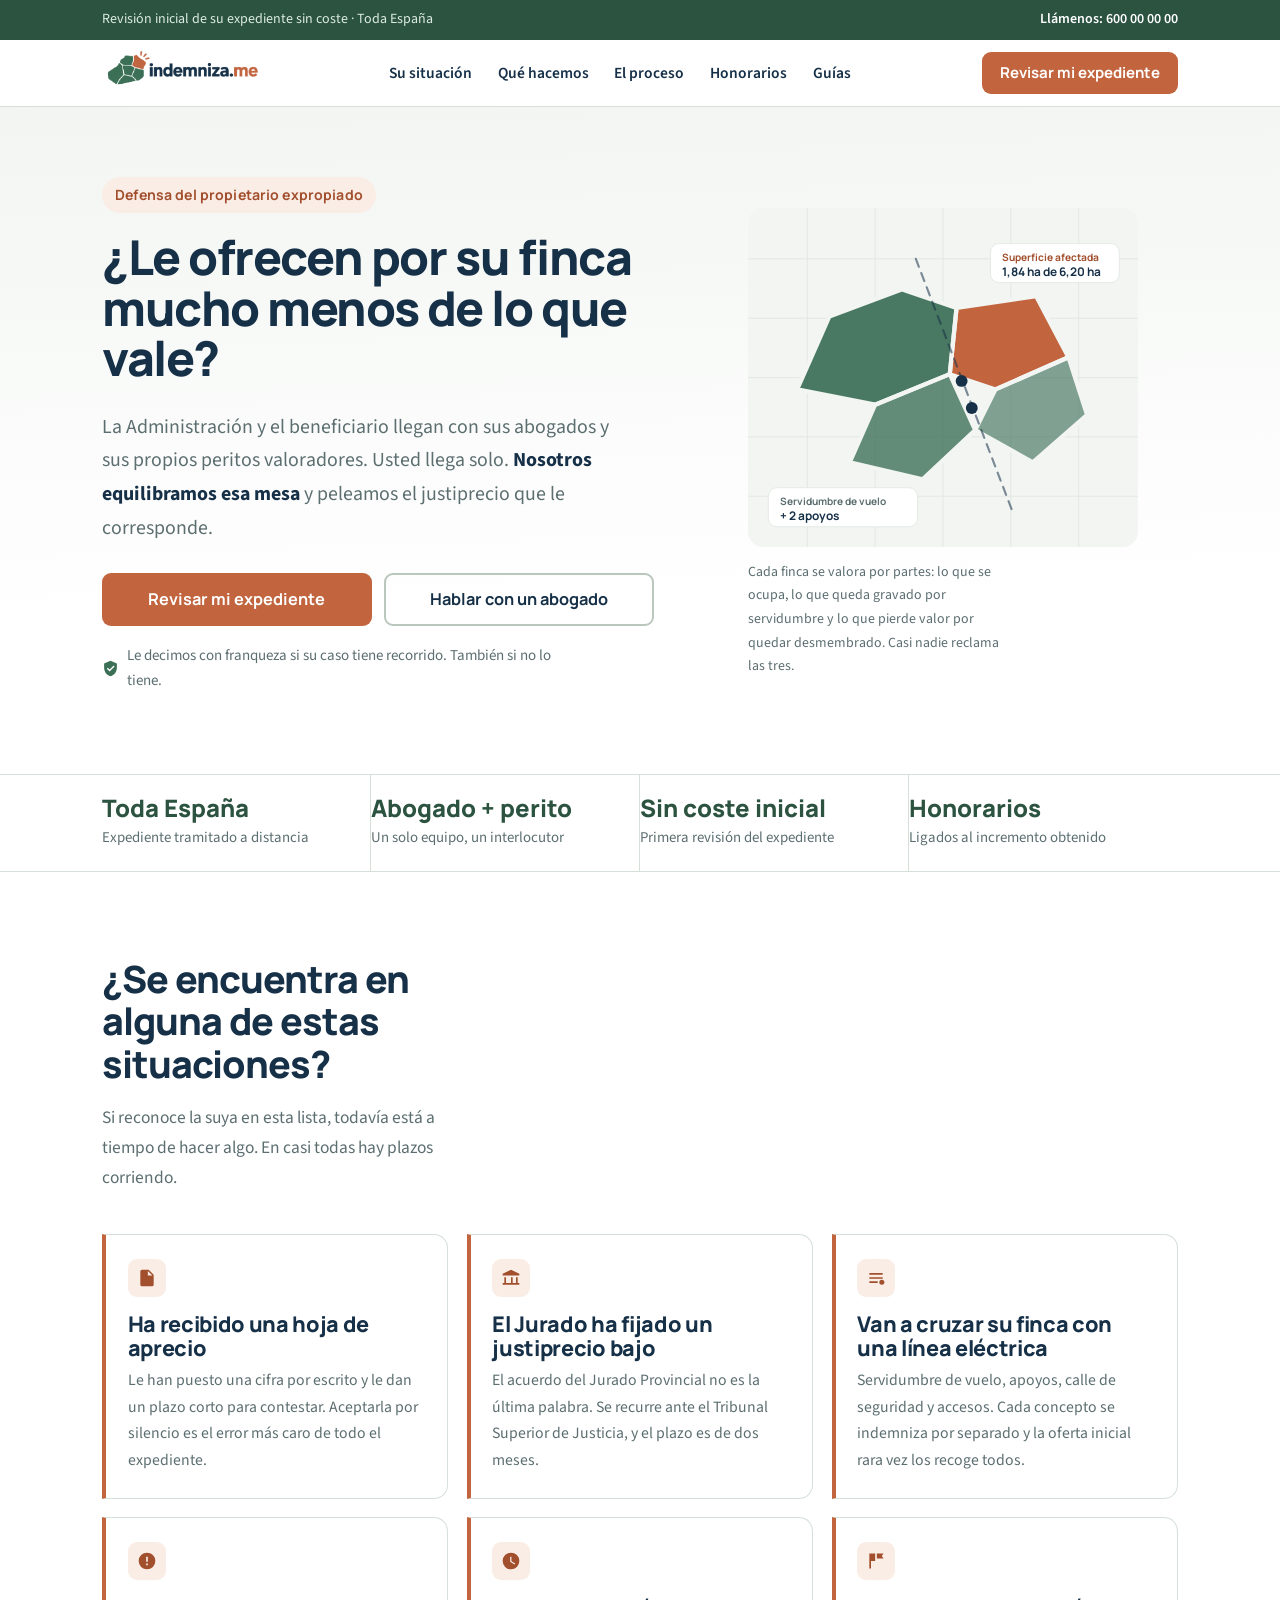
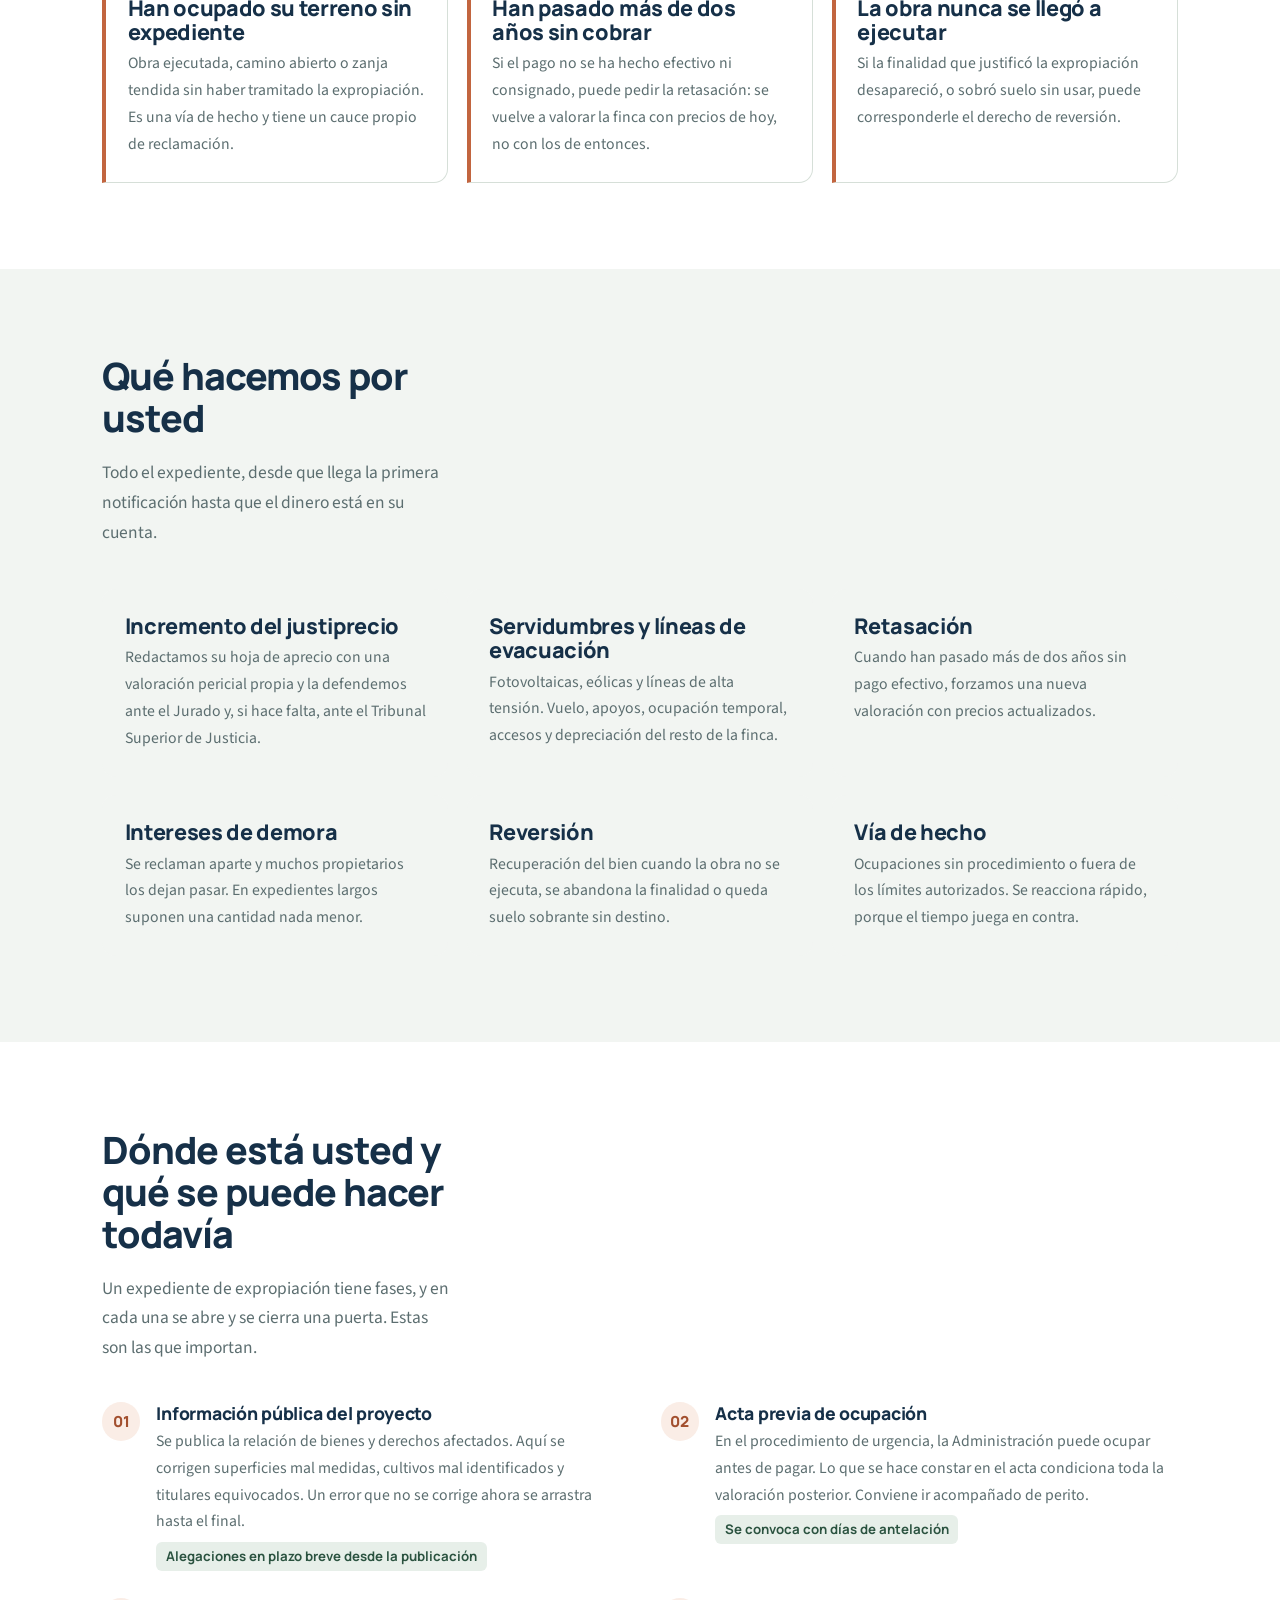
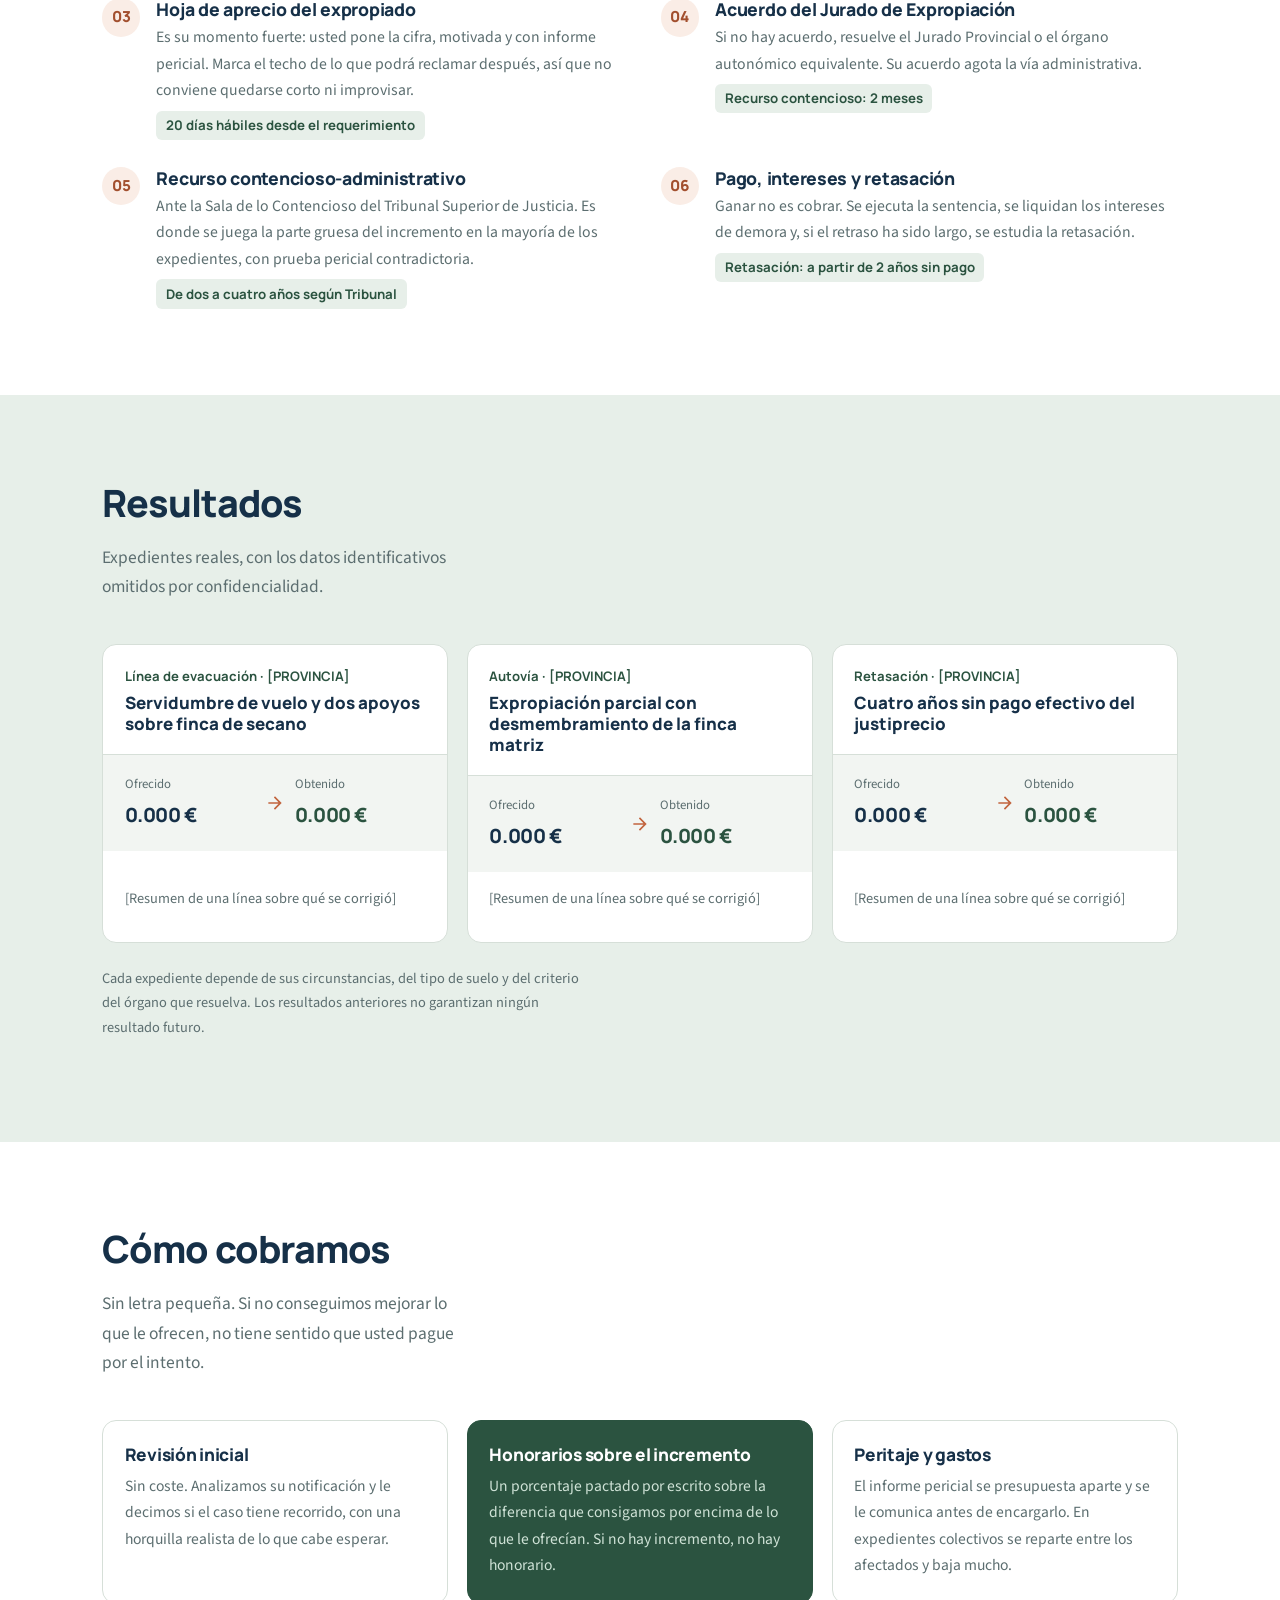
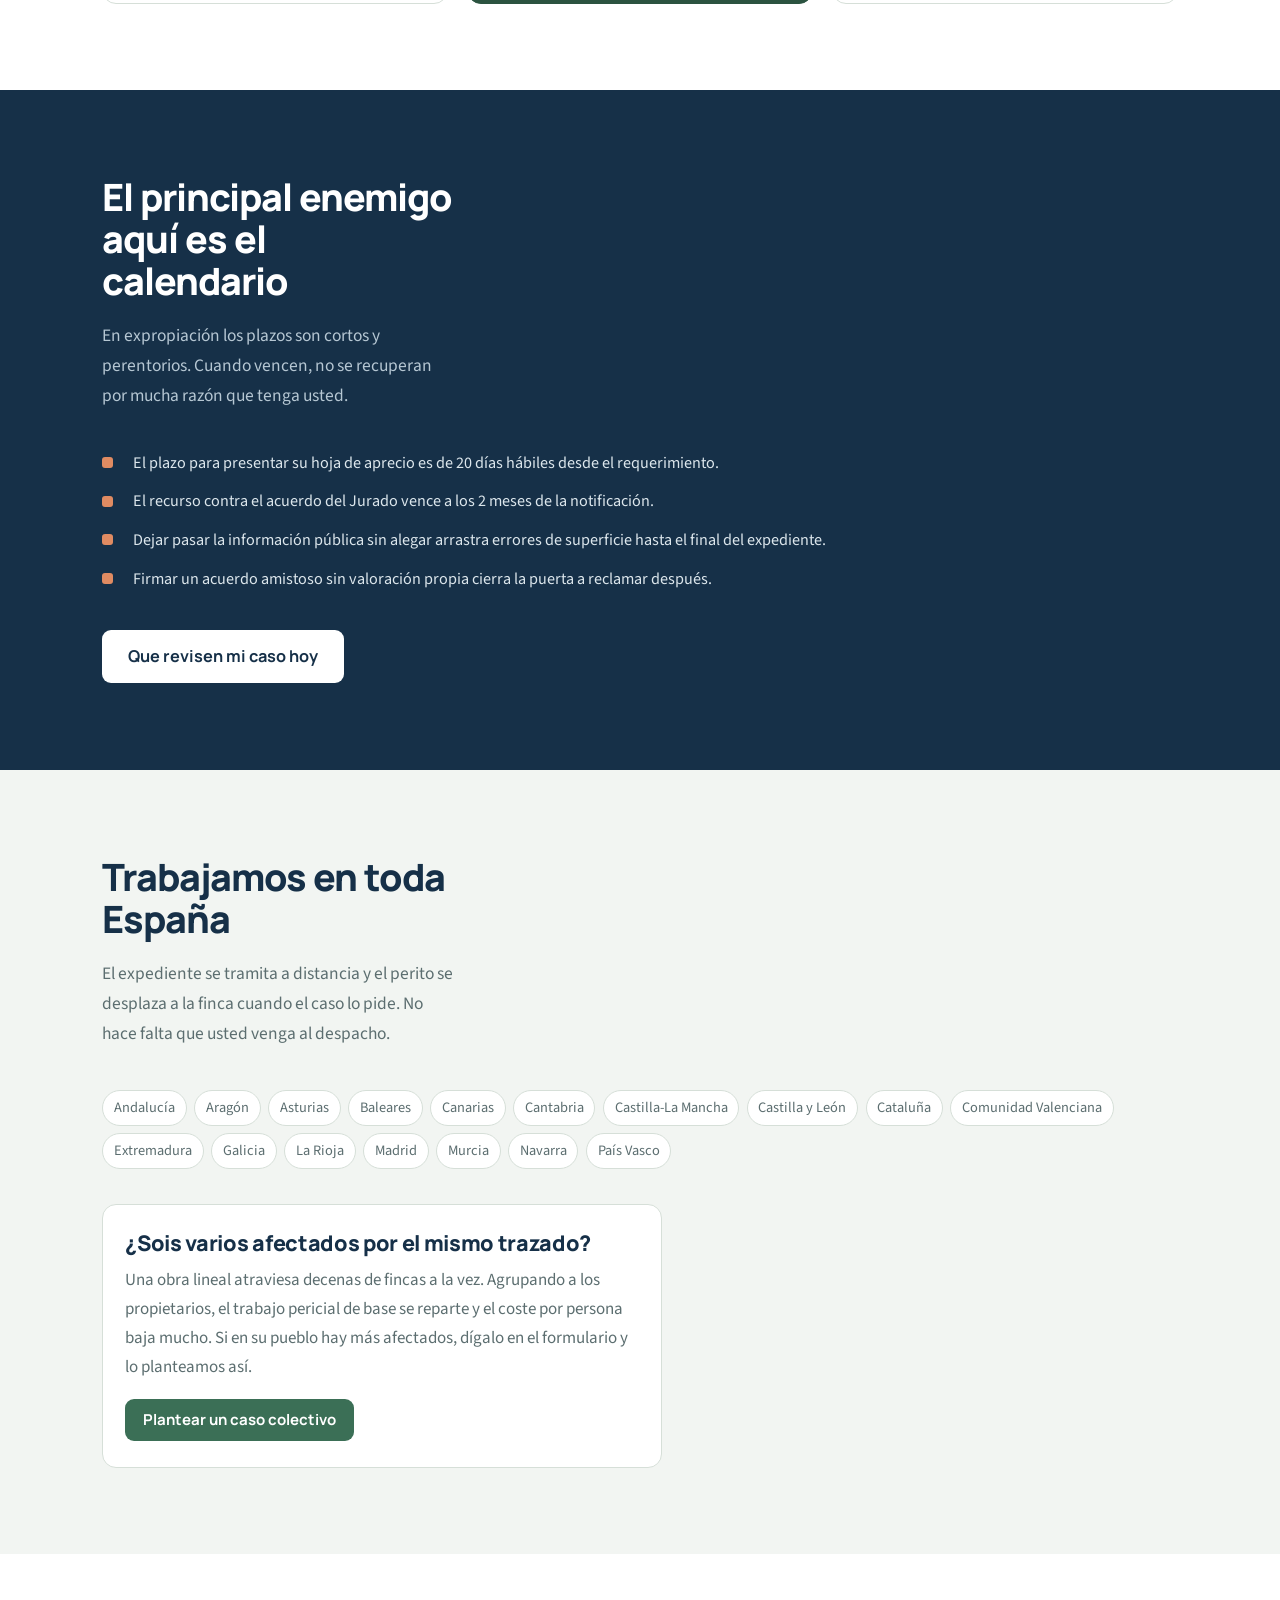
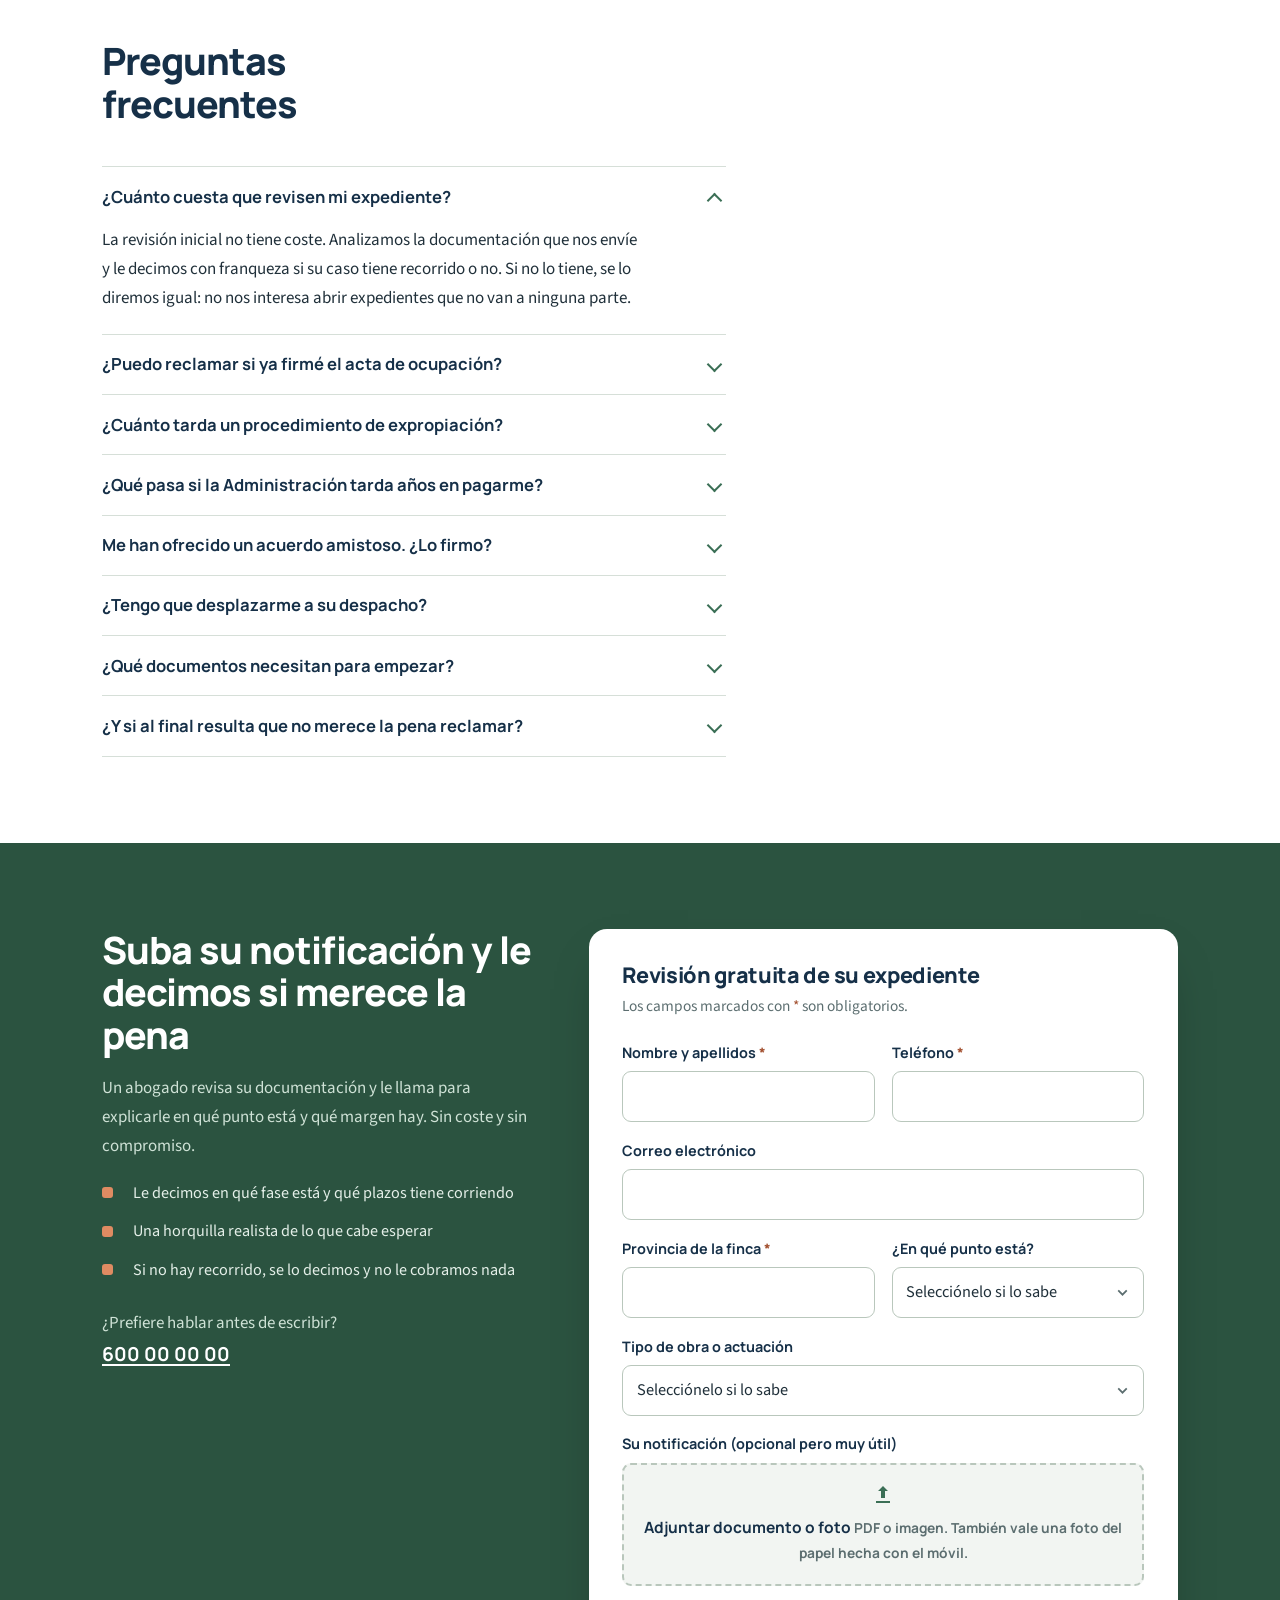
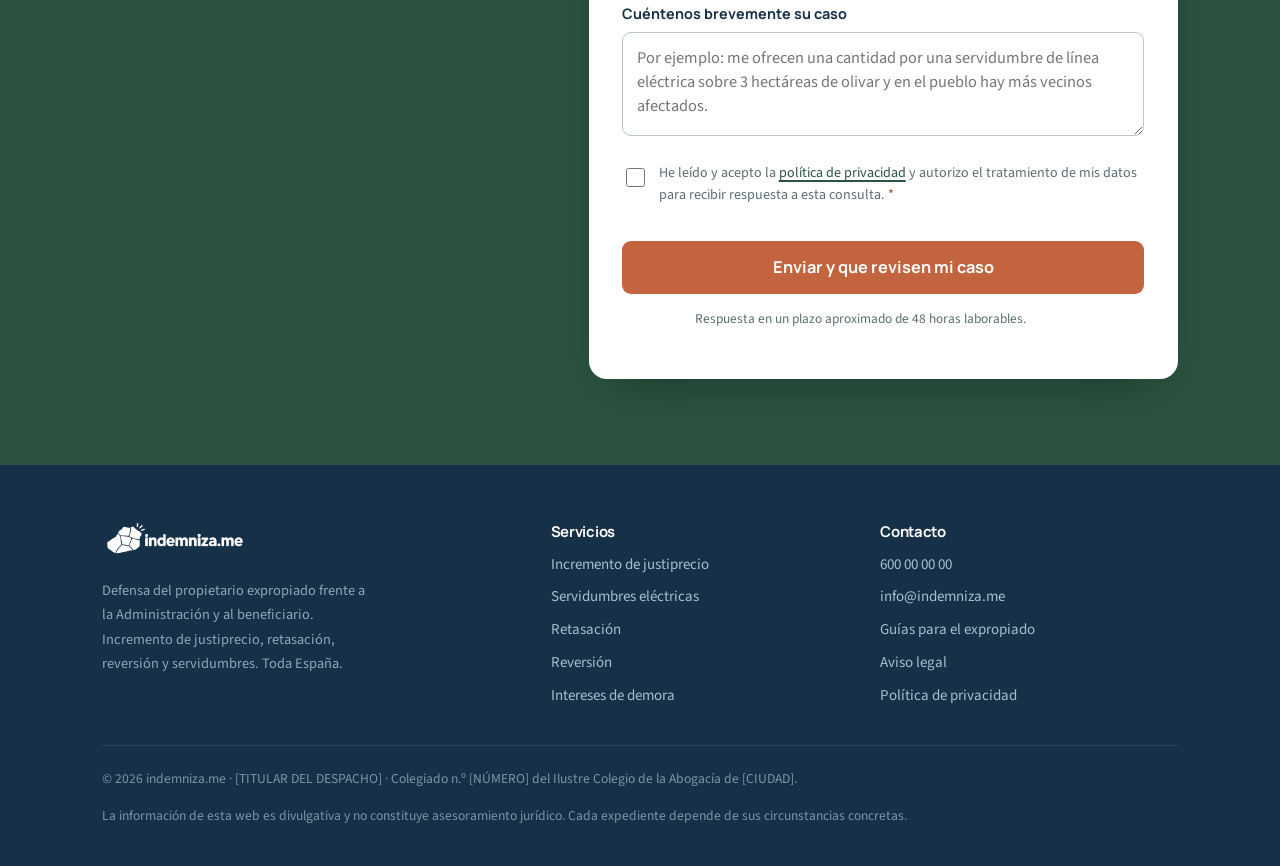
==== index.html @ a43c324f "Add files via upload" ====
<!DOCTYPE html>
<html lang="es">
<head>
<meta charset="utf-8">
<meta name="viewport" content="width=device-width,initial-scale=1,viewport-fit=cover">
<title>Abogados de expropiaciones | Reclamar más justiprecio — indemniza.me</title>
<meta name="description" content="Defendemos al propietario expropiado frente a la Administración y al beneficiario. Abogado y perito valorador en el mismo equipo. Revisión inicial de su expediente sin coste. Toda España.">
<link rel="canonical" href="https://indemniza.me/">
<meta name="robots" content="index,follow,max-image-preview:large">
<meta name="theme-color" content="#3B6F56">

<meta property="og:type" content="website">
<meta property="og:locale" content="es_ES">
<meta property="og:site_name" content="indemniza.me">
<meta property="og:title" content="Abogados de expropiaciones | Reclamar más justiprecio">
<meta property="og:description" content="Le han expropiado y la cifra que le ofrecen no cuadra. Revisamos su expediente sin coste y le decimos si merece la pena reclamar.">
<meta property="og:url" content="https://indemniza.me/">
<meta property="og:image" content="https://indemniza.me/assets/og.png">
<meta name="twitter:card" content="summary_large_image">

<link rel="icon" href="/assets/favicon-32.png" sizes="32x32">
<link rel="icon" href="/assets/icono-512.png" sizes="512x512">
<link rel="apple-touch-icon" href="/assets/apple-touch-icon.png">

<link rel="preconnect" href="https://fonts.googleapis.com">
<link rel="preconnect" href="https://fonts.gstatic.com" crossorigin>
<link href="https://fonts.googleapis.com/css2?family=Manrope:wght@700;800&family=Source+Sans+3:ital,wght@0,400;0,600;0,700;1,400&display=swap" rel="stylesheet">
<link rel="stylesheet" href="/assets/css/site.css">

<script type="application/ld+json">
{
  "@context":"https://schema.org",
  "@graph":[
    {
      "@type":"LegalService",
      "@id":"https://indemniza.me/#negocio",
      "name":"indemniza.me",
      "description":"Despacho especializado en la defensa del propietario expropiado: incremento de justiprecio, retasación, reversión, intereses de demora y servidumbres de paso.",
      "url":"https://indemniza.me/",
      "logo":"https://indemniza.me/assets/logo.png",
      "image":"https://indemniza.me/assets/logo.png",
      "telephone":"+34600000000",
      "email":"info@indemniza.me",
      "priceRange":"Primera revisión sin coste",
      "areaServed":{"@type":"Country","name":"España"},
      "address":{"@type":"PostalAddress","addressCountry":"ES","addressLocality":"CIUDAD","postalCode":"00000","streetAddress":"DIRECCIÓN"},
      "knowsLanguage":["es"],
      "serviceType":["Expropiación forzosa","Justiprecio","Retasación","Reversión","Servidumbre de paso de línea eléctrica"]
    },
    {
      "@type":"WebSite",
      "@id":"https://indemniza.me/#web",
      "url":"https://indemniza.me/",
      "name":"indemniza.me",
      "inLanguage":"es-ES",
      "publisher":{"@id":"https://indemniza.me/#negocio"}
    },
    {
      "@type":"FAQPage",
      "@id":"https://indemniza.me/#faq",
      "mainEntity":[
        {"@type":"Question","name":"¿Cuánto cuesta que revisen mi expediente?","acceptedAnswer":{"@type":"Answer","text":"La revisión inicial no tiene coste. Analizamos la documentación que nos envíe y le decimos con franqueza si su caso tiene recorrido o no. Si no lo tiene, se lo diremos igual."}},
        {"@type":"Question","name":"¿Puedo reclamar si ya firmé el acta de ocupación?","acceptedAnswer":{"@type":"Answer","text":"En la mayoría de los casos sí. El acta previa de ocupación documenta el estado de la finca y permite ocuparla, pero no fija el justiprecio. La discusión sobre cuánto le corresponde viene después y sigue abierta."}},
        {"@type":"Question","name":"¿Cuánto tarda un procedimiento de expropiación?","acceptedAnswer":{"@type":"Answer","text":"Depende de la fase. La vía administrativa hasta el acuerdo del Jurado suele moverse entre uno y dos años. Si hay que acudir al recurso contencioso-administrativo, añada entre dos y cuatro años más según el Tribunal Superior de Justicia."}},
        {"@type":"Question","name":"¿Qué pasa si la Administración tarda años en pagarme?","acceptedAnswer":{"@type":"Answer","text":"Genera intereses de demora, que se reclaman aparte del justiprecio. Y si transcurren más de dos años desde la valoración sin que el pago se haya hecho efectivo o consignado, puede solicitar la retasación, que obliga a valorar de nuevo el bien con los precios actuales."}},
        {"@type":"Question","name":"¿Tengo que desplazarme a su despacho?","acceptedAnswer":{"@type":"Answer","text":"No. Trabajamos en toda España y la mayoría del expediente se tramita a distancia. La visita a la finca la hace el perito valorador cuando el caso lo requiere."}},
        {"@type":"Question","name":"¿Qué documentos necesitan para empezar?","acceptedAnswer":{"@type":"Answer","text":"Con la notificación que ha recibido suele bastar para una primera valoración. Si además tiene la nota simple del registro, la referencia catastral y cualquier escrito anterior de la Administración, mejor."}}
      ]
    }
  ]
}
</script>
</head>
<body>
<a class="skip" href="#contenido">Ir al contenido</a>

<div class="aviso">
  <div class="wrap">
    <span class="aviso__b">Revisión inicial de su expediente sin coste · Toda España</span>
    <a href="tel:+34600000000">Llámenos: 600 00 00 00</a>
  </div>
</div>

<header class="hd">
  <div class="wrap hd__in">
    <a class="hd__logo" href="/" aria-label="indemniza.me, inicio">
      <img src="/assets/logo.png" alt="indemniza.me" width="177" height="50">
    </a>
    <nav class="hd__nav" aria-label="Principal">
      <a href="#situaciones">Su situación</a>
      <a href="#servicios">Qué hacemos</a>
      <a href="#proceso">El proceso</a>
      <a href="#honorarios">Honorarios</a>
      <a href="/blog/">Guías</a>
    </nav>
    <a class="btn btn--pri btn--sm hd__cta" href="#revision">Revisar mi expediente</a>
  </div>
</header>

<main id="contenido">

<!-- ================= HERO ================= -->
<section class="hero">
  <div class="wrap hero__grid">
    <div>
      <span class="hero__acc">Defensa del propietario expropiado</span>
      <h1>¿Le ofrecen por su finca mucho menos de lo que vale?</h1>
      <p class="hero__lead">La Administración y el beneficiario llegan con sus abogados y sus propios peritos valoradores. Usted llega solo. <b>Nosotros equilibramos esa mesa</b> y peleamos el justiprecio que le corresponde.</p>
      <div class="hero__btns">
        <a class="btn btn--pri" href="#revision">Revisar mi expediente</a>
        <a class="btn btn--sec" href="tel:+34600000000">Hablar con un abogado</a>
      </div>
      <p class="hero__nota">
        <svg viewBox="0 0 24 24" aria-hidden="true"><path d="M12 1 3 5v6c0 5.6 3.8 10.7 9 12 5.2-1.3 9-6.4 9-12V5l-9-4zm-1.2 15.2-4-4 1.4-1.4 2.6 2.6 5.6-5.6 1.4 1.4-7 7z"/></svg>
        Le decimos con franqueza si su caso tiene recorrido. También si no lo tiene.
      </p>
    </div>

    <figure class="hero__fig">
      <svg viewBox="0 0 460 400" role="img" aria-labelledby="ht hd2" style="width:100%">
        <title id="ht">Plano de una finca con la superficie afectada por la expropiación</title>
        <desc id="hd2">Representación de una parcela dividida en lotes, con la porción afectada por el trazado destacada en color terracota y una línea de infraestructura cruzándola.</desc>
        <rect x="0" y="0" width="460" height="400" rx="18" fill="#F2F5F2"/>
        <g stroke="#DFE7E1" stroke-width="1">
          <path d="M0 60h460M0 130h460M0 200h460M0 270h460M0 340h460M70 0v400M150 0v400M230 0v400M310 0v400M390 0v400"/>
        </g>
        <path d="M58 214 L96 128 L182 96 L246 118 L238 196 L150 232 Z" fill="#3B6F56" opacity=".92"/>
        <path d="M150 232 L238 196 L268 262 L206 320 L120 300 Z" fill="#3B6F56" opacity=".78"/>
        <path d="M246 118 L340 104 L378 176 L292 214 L238 196 Z" fill="#C2653F"/>
        <path d="M268 262 L292 214 L378 176 L400 244 L336 300 Z" fill="#3B6F56" opacity=".62"/>
        <g fill="none" stroke="#F2F5F2" stroke-width="5" stroke-linejoin="round">
          <path d="M58 214 L96 128 L182 96 L246 118 L238 196 L150 232 Z"/>
          <path d="M150 232 L238 196 L268 262 L206 320 L120 300 Z"/>
          <path d="M246 118 L340 104 L378 176 L292 214 L238 196 Z"/>
          <path d="M268 262 L292 214 L378 176 L400 244 L336 300 Z"/>
        </g>
        <g stroke="#163048" stroke-width="2.5" stroke-linecap="round" fill="none" opacity=".55">
          <path d="M198 60 L312 358" stroke-dasharray="10 8"/>
        </g>
        <circle cx="252" cy="204" r="7" fill="#163048"/>
        <circle cx="264" cy="236" r="7" fill="#163048"/>
        <g font-family="Manrope,sans-serif" font-size="14" font-weight="700">
          <rect x="286" y="42" width="152" height="46" rx="10" fill="#fff" stroke="#E1E8E2"/>
          <text x="300" y="62" fill="#A24F2E" font-size="12">Superficie afectada</text>
          <text x="300" y="80" fill="#163048">1,84 ha de 6,20 ha</text>
          <rect x="24" y="330" width="176" height="46" rx="10" fill="#fff" stroke="#E1E8E2"/>
          <text x="38" y="350" fill="#5C6E70" font-size="12">Servidumbre de vuelo</text>
          <text x="38" y="368" fill="#163048">+ 2 apoyos</text>
        </g>
      </svg>
      <figcaption>Cada finca se valora por partes: lo que se ocupa, lo que queda gravado por servidumbre y lo que pierde valor por quedar desmembrado. Casi nadie reclama las tres.</figcaption>
    </figure>
  </div>
</section>

<!-- ================= CONFIANZA ================= -->
<section class="conf">
  <div class="wrap conf__grid">
    <div class="conf__it"><div class="conf__k">Toda España</div><div class="conf__v">Expediente tramitado a distancia</div></div>
    <div class="conf__it"><div class="conf__k">Abogado + perito</div><div class="conf__v">Un solo equipo, un interlocutor</div></div>
    <div class="conf__it"><div class="conf__k">Sin coste inicial</div><div class="conf__v">Primera revisión del expediente</div></div>
    <div class="conf__it"><div class="conf__k">Honorarios</div><div class="conf__v">Ligados al incremento obtenido</div></div>
  </div>
</section>

<!-- ================= SITUACIONES ================= -->
<section class="sec" id="situaciones">
  <div class="wrap">
    <div class="sec__head">
      <h2>¿Se encuentra en alguna de estas situaciones?</h2>
      <p>Si reconoce la suya en esta lista, todavía está a tiempo de hacer algo. En casi todas hay plazos corriendo.</p>
    </div>
    <div class="grid grid--3">

      <article class="card card--alerta">
        <div class="card__ico"><svg viewBox="0 0 24 24" aria-hidden="true"><path d="M14 2H6a2 2 0 0 0-2 2v16a2 2 0 0 0 2 2h12a2 2 0 0 0 2-2V8l-6-6zm-1 7V3.5L18.5 9H13z"/></svg></div>
        <h3>Ha recibido una hoja de aprecio</h3>
        <p>Le han puesto una cifra por escrito y le dan un plazo corto para contestar. Aceptarla por silencio es el error más caro de todo el expediente.</p>
      </article>

      <article class="card card--alerta">
        <div class="card__ico"><svg viewBox="0 0 24 24" aria-hidden="true"><path d="M12 2 2 7v2h20V7L12 2zM4 11v7H2v2h20v-2h-2v-7h-2v7h-4v-7h-2v7H6v-7H4z"/></svg></div>
        <h3>El Jurado ha fijado un justiprecio bajo</h3>
        <p>El acuerdo del Jurado Provincial no es la última palabra. Se recurre ante el Tribunal Superior de Justicia, y el plazo es de dos meses.</p>
      </article>

      <article class="card card--alerta">
        <div class="card__ico"><svg viewBox="0 0 24 24" aria-hidden="true"><path d="M4 6h16v2H4zm0 5h16v2H4zm0 5h10v2H4z"/><circle cx="19" cy="17" r="3"/></svg></div>
        <h3>Van a cruzar su finca con una línea eléctrica</h3>
        <p>Servidumbre de vuelo, apoyos, calle de seguridad y accesos. Cada concepto se indemniza por separado y la oferta inicial rara vez los recoge todos.</p>
      </article>

      <article class="card card--alerta">
        <div class="card__ico"><svg viewBox="0 0 24 24" aria-hidden="true"><path d="M12 2a10 10 0 1 0 0 20 10 10 0 0 0 0-20zm1 15h-2v-2h2v2zm0-4h-2V7h2v6z"/></svg></div>
        <h3>Han ocupado su terreno sin expediente</h3>
        <p>Obra ejecutada, camino abierto o zanja tendida sin haber tramitado la expropiación. Es una vía de hecho y tiene un cauce propio de reclamación.</p>
      </article>

      <article class="card card--alerta">
        <div class="card__ico"><svg viewBox="0 0 24 24" aria-hidden="true"><path d="M12 2a10 10 0 1 0 0 20 10 10 0 0 0 0-20zm4.2 14.2L11 13V7h1.5v5.2l4.5 2.7-.8 1.3z"/></svg></div>
        <h3>Han pasado más de dos años sin cobrar</h3>
        <p>Si el pago no se ha hecho efectivo ni consignado, puede pedir la retasación: se vuelve a valorar la finca con precios de hoy, no con los de entonces.</p>
      </article>

      <article class="card card--alerta">
        <div class="card__ico"><svg viewBox="0 0 24 24" aria-hidden="true"><path d="M13 3v6h8l-2-3 2-3h-8zM4 21h2v-9h5V3H4v18z"/></svg></div>
        <h3>La obra nunca se llegó a ejecutar</h3>
        <p>Si la finalidad que justificó la expropiación desapareció, o sobró suelo sin usar, puede corresponderle el derecho de reversión.</p>
      </article>

    </div>
  </div>
</section>

<!-- ================= SERVICIOS ================= -->
<section class="sec sec--papel" id="servicios">
  <div class="wrap">
    <div class="sec__head">
      <h2>Qué hacemos por usted</h2>
      <p>Todo el expediente, desde que llega la primera notificación hasta que el dinero está en su cuenta.</p>
    </div>
    <div class="grid grid--3">
      <article class="card card--serv">
        <h3>Incremento del justiprecio</h3>
        <p>Redactamos su hoja de aprecio con una valoración pericial propia y la defendemos ante el Jurado y, si hace falta, ante el Tribunal Superior de Justicia.</p>
      </article>
      <article class="card card--serv">
        <h3>Servidumbres y líneas de evacuación</h3>
        <p>Fotovoltaicas, eólicas y líneas de alta tensión. Vuelo, apoyos, ocupación temporal, accesos y depreciación del resto de la finca.</p>
      </article>
      <article class="card card--serv">
        <h3>Retasación</h3>
        <p>Cuando han pasado más de dos años sin pago efectivo, forzamos una nueva valoración con precios actualizados.</p>
      </article>
      <article class="card card--serv">
        <h3>Intereses de demora</h3>
        <p>Se reclaman aparte y muchos propietarios los dejan pasar. En expedientes largos suponen una cantidad nada menor.</p>
      </article>
      <article class="card card--serv">
        <h3>Reversión</h3>
        <p>Recuperación del bien cuando la obra no se ejecuta, se abandona la finalidad o queda suelo sobrante sin destino.</p>
      </article>
      <article class="card card--serv">
        <h3>Vía de hecho</h3>
        <p>Ocupaciones sin procedimiento o fuera de los límites autorizados. Se reacciona rápido, porque el tiempo juega en contra.</p>
      </article>
    </div>
  </div>
</section>

<!-- ================= PROCESO ================= -->
<section class="sec" id="proceso">
  <div class="wrap">
    <div class="sec__head">
      <h2>Dónde está usted y qué se puede hacer todavía</h2>
      <p>Un expediente de expropiación tiene fases, y en cada una se abre y se cierra una puerta. Estas son las que importan.</p>
    </div>
    <ol class="pasos">
      <li class="paso">
        <h3>Información pública del proyecto</h3>
        <p>Se publica la relación de bienes y derechos afectados. Aquí se corrigen superficies mal medidas, cultivos mal identificados y titulares equivocados. Un error que no se corrige ahora se arrastra hasta el final.</p>
        <span class="paso__pz">Alegaciones en plazo breve desde la publicación</span>
      </li>
      <li class="paso">
        <h3>Acta previa de ocupación</h3>
        <p>En el procedimiento de urgencia, la Administración puede ocupar antes de pagar. Lo que se hace constar en el acta condiciona toda la valoración posterior. Conviene ir acompañado de perito.</p>
        <span class="paso__pz">Se convoca con días de antelación</span>
      </li>
      <li class="paso">
        <h3>Hoja de aprecio del expropiado</h3>
        <p>Es su momento fuerte: usted pone la cifra, motivada y con informe pericial. Marca el techo de lo que podrá reclamar después, así que no conviene quedarse corto ni improvisar.</p>
        <span class="paso__pz">20 días hábiles desde el requerimiento</span>
      </li>
      <li class="paso">
        <h3>Acuerdo del Jurado de Expropiación</h3>
        <p>Si no hay acuerdo, resuelve el Jurado Provincial o el órgano autonómico equivalente. Su acuerdo agota la vía administrativa.</p>
        <span class="paso__pz">Recurso contencioso: 2 meses</span>
      </li>
      <li class="paso">
        <h3>Recurso contencioso-administrativo</h3>
        <p>Ante la Sala de lo Contencioso del Tribunal Superior de Justicia. Es donde se juega la parte gruesa del incremento en la mayoría de los expedientes, con prueba pericial contradictoria.</p>
        <span class="paso__pz">De dos a cuatro años según Tribunal</span>
      </li>
      <li class="paso">
        <h3>Pago, intereses y retasación</h3>
        <p>Ganar no es cobrar. Se ejecuta la sentencia, se liquidan los intereses de demora y, si el retraso ha sido largo, se estudia la retasación.</p>
        <span class="paso__pz">Retasación: a partir de 2 años sin pago</span>
      </li>
    </ol>
  </div>
</section>

<!-- ================= CASOS ================= -->
<section class="sec sec--verde" id="casos">
  <div class="wrap">
    <div class="sec__head">
      <h2>Resultados</h2>
      <p>Expedientes reales, con los datos identificativos omitidos por confidencialidad.</p>
    </div>

    <!-- ############################################################
         SUSTITUIR POR CASOS REALES ANTES DE PUBLICAR.
         Las cifras de abajo son marcadores de posición.
         No publique resultados que no pueda acreditar con el expediente.
         ############################################################ -->
    <div class="grid grid--3">
      <article class="caso">
        <div class="caso__top">
          <div class="caso__tipo">Línea de evacuación · [PROVINCIA]</div>
          <div class="caso__tit">Servidumbre de vuelo y dos apoyos sobre finca de secano</div>
        </div>
        <div class="caso__cifras">
          <div class="caso__c"><span>Ofrecido</span><b>0.000 €</b></div>
          <svg class="caso__fl" viewBox="0 0 24 24" aria-hidden="true"><path d="M4 11h12.2l-5.6-5.6L12 4l8 8-8 8-1.4-1.4 5.6-5.6H4z"/></svg>
          <div class="caso__c caso__c--fin"><span>Obtenido</span><b>0.000 €</b></div>
        </div>
        <p class="caso__pie">[Resumen de una línea sobre qué se corrigió]</p>
      </article>

      <article class="caso">
        <div class="caso__top">
          <div class="caso__tipo">Autovía · [PROVINCIA]</div>
          <div class="caso__tit">Expropiación parcial con desmembramiento de la finca matriz</div>
        </div>
        <div class="caso__cifras">
          <div class="caso__c"><span>Ofrecido</span><b>0.000 €</b></div>
          <svg class="caso__fl" viewBox="0 0 24 24" aria-hidden="true"><path d="M4 11h12.2l-5.6-5.6L12 4l8 8-8 8-1.4-1.4 5.6-5.6H4z"/></svg>
          <div class="caso__c caso__c--fin"><span>Obtenido</span><b>0.000 €</b></div>
        </div>
        <p class="caso__pie">[Resumen de una línea sobre qué se corrigió]</p>
      </article>

      <article class="caso">
        <div class="caso__top">
          <div class="caso__tipo">Retasación · [PROVINCIA]</div>
          <div class="caso__tit">Cuatro años sin pago efectivo del justiprecio</div>
        </div>
        <div class="caso__cifras">
          <div class="caso__c"><span>Ofrecido</span><b>0.000 €</b></div>
          <svg class="caso__fl" viewBox="0 0 24 24" aria-hidden="true"><path d="M4 11h12.2l-5.6-5.6L12 4l8 8-8 8-1.4-1.4 5.6-5.6H4z"/></svg>
          <div class="caso__c caso__c--fin"><span>Obtenido</span><b>0.000 €</b></div>
        </div>
        <p class="caso__pie">[Resumen de una línea sobre qué se corrigió]</p>
      </article>
    </div>
    <p style="margin-top:1.5rem;font-size:.9rem;color:var(--texto-suave);max-width:70ch">Cada expediente depende de sus circunstancias, del tipo de suelo y del criterio del órgano que resuelva. Los resultados anteriores no garantizan ningún resultado futuro.</p>
  </div>
</section>

<!-- ================= HONORARIOS ================= -->
<section class="sec" id="honorarios">
  <div class="wrap">
    <div class="sec__head">
      <h2>Cómo cobramos</h2>
      <p>Sin letra pequeña. Si no conseguimos mejorar lo que le ofrecen, no tiene sentido que usted pague por el intento.</p>
    </div>
    <div class="hon">
      <div class="hon__it">
        <h3>Revisión inicial</h3>
        <p>Sin coste. Analizamos su notificación y le decimos si el caso tiene recorrido, con una horquilla realista de lo que cabe esperar.</p>
      </div>
      <div class="hon__it hon__it--dest">
        <h3>Honorarios sobre el incremento</h3>
        <p>Un porcentaje pactado por escrito sobre la diferencia que consigamos por encima de lo que le ofrecían. Si no hay incremento, no hay honorario.</p>
      </div>
      <div class="hon__it">
        <h3>Peritaje y gastos</h3>
        <p>El informe pericial se presupuesta aparte y se le comunica antes de encargarlo. En expedientes colectivos se reparte entre los afectados y baja mucho.</p>
      </div>
    </div>
  </div>
</section>

<!-- ================= URGENCIA ================= -->
<section class="sec sec--ink">
  <div class="wrap" style="display:grid;gap:2.4rem">
    <div class="sec__head" style="margin-bottom:0">
      <h2>El principal enemigo aquí es el calendario</h2>
      <p>En expropiación los plazos son cortos y perentorios. Cuando vencen, no se recuperan por mucha razón que tenga usted.</p>
    </div>
    <ul class="chk">
      <li>El plazo para presentar su hoja de aprecio es de 20 días hábiles desde el requerimiento.</li>
      <li>El recurso contra el acuerdo del Jurado vence a los 2 meses de la notificación.</li>
      <li>Dejar pasar la información pública sin alegar arrastra errores de superficie hasta el final del expediente.</li>
      <li>Firmar un acuerdo amistoso sin valoración propia cierra la puerta a reclamar después.</li>
    </ul>
    <div>
      <a class="btn btn--claro" href="#revision">Que revisen mi caso hoy</a>
    </div>
  </div>
</section>

<!-- ================= COBERTURA ================= -->
<section class="sec sec--papel">
  <div class="wrap">
    <div class="sec__head">
      <h2>Trabajamos en toda España</h2>
      <p>El expediente se tramita a distancia y el perito se desplaza a la finca cuando el caso lo pide. No hace falta que usted venga al despacho.</p>
    </div>
    <div class="prov">
      <span>Andalucía</span><span>Aragón</span><span>Asturias</span><span>Baleares</span><span>Canarias</span><span>Cantabria</span><span>Castilla-La Mancha</span><span>Castilla y León</span><span>Cataluña</span><span>Comunidad Valenciana</span><span>Extremadura</span><span>Galicia</span><span>La Rioja</span><span>Madrid</span><span>Murcia</span><span>Navarra</span><span>País Vasco</span>
    </div>
    <div style="margin-top:2.2rem;background:#fff;border:1px solid var(--linea);border-radius:var(--radio);padding:1.6rem 1.4rem;max-width:70ch">
      <h3>¿Sois varios afectados por el mismo trazado?</h3>
      <p style="color:var(--texto-suave)">Una obra lineal atraviesa decenas de fincas a la vez. Agrupando a los propietarios, el trabajo pericial de base se reparte y el coste por persona baja mucho. Si en su pueblo hay más afectados, dígalo en el formulario y lo planteamos así.</p>
      <a class="btn btn--verde btn--sm" href="#revision">Plantear un caso colectivo</a>
    </div>
  </div>
</section>

<!-- ================= FAQ ================= -->
<section class="sec" id="faq">
  <div class="wrap">
    <div class="sec__head"><h2>Preguntas frecuentes</h2></div>
    <div class="faq">
      <details open>
        <summary>¿Cuánto cuesta que revisen mi expediente?</summary>
        <div class="faq__c"><p>La revisión inicial no tiene coste. Analizamos la documentación que nos envíe y le decimos con franqueza si su caso tiene recorrido o no. Si no lo tiene, se lo diremos igual: no nos interesa abrir expedientes que no van a ninguna parte.</p></div>
      </details>
      <details>
        <summary>¿Puedo reclamar si ya firmé el acta de ocupación?</summary>
        <div class="faq__c"><p>En la mayoría de los casos sí. El acta previa de ocupación documenta el estado de la finca y permite ocuparla, pero no fija el justiprecio. La discusión sobre cuánto le corresponde viene después y sigue abierta. Lo que sí conviene revisar es qué se hizo constar en esa acta, porque de ahí se parte.</p></div>
      </details>
      <details>
        <summary>¿Cuánto tarda un procedimiento de expropiación?</summary>
        <div class="faq__c"><p>Depende de la fase. La vía administrativa hasta el acuerdo del Jurado suele moverse entre uno y dos años. Si hay que acudir al recurso contencioso-administrativo, añada entre dos y cuatro años más según el Tribunal Superior de Justicia de que se trate. Es un procedimiento lento, y por eso los intereses de demora acaban pesando.</p></div>
      </details>
      <details>
        <summary>¿Qué pasa si la Administración tarda años en pagarme?</summary>
        <div class="faq__c"><p>Genera intereses de demora, que se reclaman aparte del justiprecio. Y si transcurren más de dos años desde la valoración sin que el pago se haya hecho efectivo o consignado, puede solicitar la retasación, que obliga a valorar de nuevo el bien con los precios actuales. En periodos de subida de precios, la retasación cambia la cifra de forma notable.</p></div>
      </details>
      <details>
        <summary>Me han ofrecido un acuerdo amistoso. ¿Lo firmo?</summary>
        <div class="faq__c"><p>No sin una valoración propia delante. El acuerdo amistoso es perfectamente legítimo y a veces es la mejor salida, pero solo se puede juzgar si antes sabe cuánto vale realmente lo que le quitan. Firmar cierra la puerta a reclamar después. Envíenos la oferta y le decimos si es razonable.</p></div>
      </details>
      <details>
        <summary>¿Tengo que desplazarme a su despacho?</summary>
        <div class="faq__c"><p>No. Trabajamos en toda España y la mayoría del expediente se tramita a distancia, por teléfono, correo y videollamada. La visita a la finca la hace el perito valorador cuando el caso lo requiere.</p></div>
      </details>
      <details>
        <summary>¿Qué documentos necesitan para empezar?</summary>
        <div class="faq__c"><p>Con la notificación que ha recibido suele bastar para una primera valoración. Si además tiene la nota simple del registro, la referencia catastral y cualquier escrito anterior de la Administración, mejor. Si no encuentra nada, llame igualmente y le indicamos qué pedir y dónde.</p></div>
      </details>
      <details>
        <summary>¿Y si al final resulta que no merece la pena reclamar?</summary>
        <div class="faq__c"><p>Se lo diremos y ahí se acaba, sin coste para usted. Hay expedientes en los que la oferta de la Administración está bien planteada, y en esos casos lo honesto es decirlo. Preferimos perder un cliente que meterle en un procedimiento de tres años para nada.</p></div>
      </details>
    </div>
  </div>
</section>

<!-- ================= FORMULARIO ================= -->
<section class="sec form-sec" id="revision">
  <div class="wrap form-grid">
    <div class="form-int">
      <h2>Suba su notificación y le decimos si merece la pena</h2>
      <p>Un abogado revisa su documentación y le llama para explicarle en qué punto está y qué margen hay. Sin coste y sin compromiso.</p>
      <ul class="chk">
        <li>Le decimos en qué fase está y qué plazos tiene corriendo</li>
        <li>Una horquilla realista de lo que cabe esperar</li>
        <li>Si no hay recorrido, se lo decimos y no le cobramos nada</li>
      </ul>
      <p style="margin-top:1.6rem">¿Prefiere hablar antes de escribir?<br>
        <a href="tel:+34600000000" style="color:#fff;font-weight:700;font-size:1.2rem;font-family:Manrope,sans-serif">600 00 00 00</a>
      </p>
    </div>

    <div class="form-card">
      <h3>Revisión gratuita de su expediente</h3>
      <p class="form-card__sub">Los campos marcados con <span class="req">*</span> son obligatorios.</p>

      <form id="f-revision" novalidate
            action="https://formspree.io/f/TU_ID_DE_FORMSPREE"
            method="POST" enctype="multipart/form-data">

        <div class="f-row f-2">
          <div>
            <label for="nombre">Nombre y apellidos <span class="req">*</span></label>
            <input type="text" id="nombre" name="nombre" autocomplete="name" required>
            <p class="f-err" data-err="nombre">Indíquenos su nombre.</p>
          </div>
          <div>
            <label for="telefono">Teléfono <span class="req">*</span></label>
            <input type="tel" id="telefono" name="telefono" autocomplete="tel" inputmode="tel" required>
            <p class="f-err" data-err="telefono">Necesitamos un teléfono para poder llamarle.</p>
          </div>
        </div>

        <div class="f-row">
          <label for="email">Correo electrónico</label>
          <input type="email" id="email" name="email" autocomplete="email" inputmode="email">
          <p class="f-err" data-err="email">Revise el correo, parece que falta algo.</p>
        </div>

        <div class="f-row f-2">
          <div>
            <label for="provincia">Provincia de la finca <span class="req">*</span></label>
            <input type="text" id="provincia" name="provincia" required>
            <p class="f-err" data-err="provincia">Indique la provincia.</p>
          </div>
          <div>
            <label for="fase">¿En qué punto está?</label>
            <select id="fase" name="fase">
              <option value="">Selecciónelo si lo sabe</option>
              <option>Acabo de recibir la primera notificación</option>
              <option>Información pública del proyecto</option>
              <option>Me han citado para el acta previa de ocupación</option>
              <option>Tengo que presentar la hoja de aprecio</option>
              <option>Estoy esperando al Jurado</option>
              <option>Ya tengo acuerdo del Jurado</option>
              <option>Llevo años sin cobrar</option>
              <option>Han ocupado sin expediente</option>
              <option>No lo sé</option>
            </select>
          </div>
        </div>

        <div class="f-row">
          <label for="tipo">Tipo de obra o actuación</label>
          <select id="tipo" name="tipo">
            <option value="">Selecciónelo si lo sabe</option>
            <option>Línea eléctrica o de evacuación</option>
            <option>Planta fotovoltaica o eólica</option>
            <option>Carretera o autovía</option>
            <option>Ferrocarril</option>
            <option>Obra hidráulica</option>
            <option>Gasoducto u oleoducto</option>
            <option>Actuación urbanística</option>
            <option>Otra</option>
          </select>
        </div>

        <div class="f-row">
          <label for="doc">Su notificación (opcional pero muy útil)</label>
          <label class="drop" for="doc">
            <svg viewBox="0 0 24 24" aria-hidden="true"><path d="M12 3 7 8h3v7h4V8h3l-5-5zM5 18h14v2H5z"/></svg>
            <span class="drop__t" id="doc-txt">Adjuntar documento o foto</span>
            <span class="drop__s">PDF o imagen. También vale una foto del papel hecha con el móvil.</span>
            <input type="file" id="doc" name="documento" accept=".pdf,.jpg,.jpeg,.png,.heic" multiple>
          </label>
        </div>

        <div class="f-row">
          <label for="mensaje">Cuéntenos brevemente su caso</label>
          <textarea id="mensaje" name="mensaje" placeholder="Por ejemplo: me ofrecen una cantidad por una servidumbre de línea eléctrica sobre 3 hectáreas de olivar y en el pueblo hay más vecinos afectados."></textarea>
        </div>

        <div class="f-row consent">
          <input type="checkbox" id="rgpd" name="consentimiento" required>
          <label for="rgpd">He leído y acepto la <a href="/politica-privacidad/">política de privacidad</a> y autorizo el tratamiento de mis datos para recibir respuesta a esta consulta. <span class="req">*</span></label>
        </div>
        <p class="f-err" data-err="rgpd">Necesitamos su consentimiento para poder responderle.</p>

        <input type="text" name="_gotcha" tabindex="-1" autocomplete="off" aria-hidden="true" style="position:absolute;left:-9999px">

        <button type="submit" class="btn btn--pri btn--full" style="margin-top:1.1rem">Enviar y que revisen mi caso</button>
        <div class="f-msg" id="f-msg" role="status" aria-live="polite"></div>
        <p class="f-pie">Respuesta en un plazo aproximado de 48 horas laborables.</p>
      </form>
    </div>
  </div>
</section>

</main>

<footer class="ft">
  <div class="wrap">
    <div class="ft__grid">
      <div>
        <img src="/assets/logo-blanco.png" alt="indemniza.me" width="141" height="40">
        <p>Defensa del propietario expropiado frente a la Administración y al beneficiario. Incremento de justiprecio, retasación, reversión y servidumbres. Toda España.</p>
      </div>
      <div>
        <h4>Servicios</h4>
        <ul>
          <li><a href="#servicios">Incremento de justiprecio</a></li>
          <li><a href="#servicios">Servidumbres eléctricas</a></li>
          <li><a href="#servicios">Retasación</a></li>
          <li><a href="#servicios">Reversión</a></li>
          <li><a href="#servicios">Intereses de demora</a></li>
        </ul>
      </div>
      <div>
        <h4>Contacto</h4>
        <ul>
          <li><a href="tel:+34600000000">600 00 00 00</a></li>
          <li><a href="mailto:info@indemniza.me">info@indemniza.me</a></li>
          <li><a href="/blog/">Guías para el expropiado</a></li>
          <li><a href="/aviso-legal/">Aviso legal</a></li>
          <li><a href="/politica-privacidad/">Política de privacidad</a></li>
        </ul>
      </div>
    </div>
    <div class="ft__bajo">
      <p>© <span id="anio">2026</span> indemniza.me · [TITULAR DEL DESPACHO] · Colegiado n.º [NÚMERO] del Ilustre Colegio de la Abogacía de [CIUDAD].</p>
      <p>La información de esta web es divulgativa y no constituye asesoramiento jurídico. Cada expediente depende de sus circunstancias concretas.</p>
    </div>
  </div>
</footer>

<nav class="movil" aria-label="Contacto rápido">
  <a href="tel:+34600000000">
    <svg viewBox="0 0 24 24" aria-hidden="true"><path d="M6.6 10.8a15.1 15.1 0 0 0 6.6 6.6l2.2-2.2c.3-.3.7-.4 1-.2 1.2.4 2.4.6 3.6.6.6 0 1 .4 1 1V20c0 .6-.4 1-1 1A17 17 0 0 1 3 4c0-.6.4-1 1-1h3.5c.6 0 1 .4 1 1 0 1.3.2 2.5.6 3.6.1.4 0 .7-.2 1l-2.3 2.2z"/></svg>
    Llamar
  </a>
  <a class="mv-pri" href="#revision">
    <svg viewBox="0 0 24 24" aria-hidden="true"><path d="M14 2H6a2 2 0 0 0-2 2v16a2 2 0 0 0 2 2h12a2 2 0 0 0 2-2V8l-6-6zm-1 7V3.5L18.5 9H13z"/></svg>
    Revisar mi caso
  </a>
</nav>

<script src="/assets/js/site.js" defer></script>
</body>
</html>
---- assets/css/site.css ----
:root{
  --ink:#163048;
  --ink-2:#25455F;
  --verde:#3B6F56;
  --verde-osc:#2B5340;
  --verde-pale:#E7EFE9;
  --terra:#C2653F;
  --terra-osc:#A24F2E;
  --terra-pale:#FAEDE6;
  --papel:#F2F5F2;
  --blanco:#fff;
  --linea:#D6DFD8;
  --linea-fuerte:#B9C7BC;
  --texto:#20303A;
  --texto-suave:#5C6E70;
  --radio:14px;
  --radio-sm:9px;
  --max:1140px;
  --prosa:68ch;
  --sombra:0 1px 2px rgba(22,48,72,.05),0 8px 24px -12px rgba(22,48,72,.16);
}

*,*::before,*::after{box-sizing:border-box}
html{-webkit-text-size-adjust:100%;scroll-behavior:smooth}
@media (prefers-reduced-motion:reduce){html{scroll-behavior:auto}
  *,*::before,*::after{animation-duration:.01ms!important;animation-iteration-count:1!important;transition-duration:.01ms!important}}

body{
  margin:0;background:var(--blanco);color:var(--texto);
  font-family:"Source Sans 3",system-ui,-apple-system,"Segoe UI",sans-serif;
  font-size:1.0625rem;line-height:1.7;
  -webkit-font-smoothing:antialiased;overflow-x:hidden;
}
h1,h2,h3,h4,.font-d{font-family:Manrope,system-ui,sans-serif;font-weight:800;color:var(--ink);letter-spacing:-.021em;line-height:1.12;margin:0 0 .5em}
h1{font-size:clamp(1.95rem,6.4vw,3rem);line-height:1.06;letter-spacing:-.03em}
h2{font-size:clamp(1.6rem,4.6vw,2.35rem);letter-spacing:-.026em}
h3{font-size:clamp(1.15rem,3vw,1.35rem);letter-spacing:-.015em}
h4{font-size:1.03rem;font-weight:700}
p{margin:0 0 1.05em;max-width:var(--prosa)}
a{color:var(--verde-osc);text-underline-offset:3px;text-decoration-thickness:1.5px}
a:hover{color:var(--terra-osc)}
img,svg{max-width:100%;height:auto;display:block}
strong{font-weight:700;color:var(--ink)}
:focus-visible{outline:3px solid var(--terra);outline-offset:3px;border-radius:4px}

.wrap{width:100%;max-width:var(--max);margin-inline:auto;padding-inline:clamp(1.15rem,4.5vw,2rem)}
.sec{padding-block:clamp(3.2rem,8vw,5.4rem)}
.sec--papel{background:var(--papel)}
.sec--verde{background:var(--verde-pale)}
.sec--ink{background:var(--ink);color:#DCE6EC}
.sec--ink h2,.sec--ink h3{color:#fff}
.sec--ink p{color:#C3D2DC}
.sec__head{max-width:44ch;margin-bottom:clamp(1.8rem,4vw,2.6rem)}
.sec__head p{color:var(--texto-suave);font-size:1.09rem;margin-bottom:0}
.sec--ink .sec__head p{color:#B6C7D3}
.skip{position:absolute;left:-9999px}
.skip:focus{left:1rem;top:1rem;z-index:200;background:#fff;padding:.7rem 1.1rem;border-radius:8px;box-shadow:var(--sombra)}

/* ---------- barra + cabecera ---------- */
.aviso{background:var(--verde-osc);color:#DCEBE1;font-size:.875rem;padding:.5rem 0}
.aviso .wrap{display:flex;gap:1rem;justify-content:space-between;align-items:center;flex-wrap:wrap}
.aviso a{color:#fff;font-weight:600;text-decoration:none}
.aviso a:hover{color:#F5C7B0}
.aviso__b{display:none}
@media(min-width:760px){.aviso__b{display:inline}}

.hd{position:sticky;top:0;z-index:60;background:rgba(255,255,255,.94);backdrop-filter:blur(10px);border-bottom:1px solid var(--linea)}
.hd__in{display:flex;align-items:center;gap:1rem;justify-content:space-between;min-height:66px}
.hd__logo img{height:38px;width:auto}
@media(min-width:900px){.hd__logo img{height:44px}}
.hd__nav{display:none;gap:1.6rem;align-items:center}
.hd__nav a{color:var(--ink);font-weight:600;font-size:.97rem;text-decoration:none}
.hd__nav a:hover{color:var(--terra-osc)}
@media(min-width:980px){.hd__nav{display:flex}}
.hd__cta{display:none}
@media(min-width:620px){.hd__cta{display:inline-flex}}

/* ---------- botones ---------- */
.btn{display:inline-flex;align-items:center;justify-content:center;gap:.5rem;
  font-family:Manrope,sans-serif;font-weight:700;font-size:1.02rem;line-height:1.2;
  padding:.92rem 1.5rem;border-radius:var(--radio-sm);border:2px solid transparent;
  text-decoration:none;cursor:pointer;text-align:center;text-wrap:balance;
  transition:background .16s,border-color .16s,color .16s}
.btn--pri{background:var(--terra);color:#fff}
.btn--pri:hover{background:var(--terra-osc);color:#fff}
.btn--sec{background:transparent;color:var(--ink);border-color:var(--linea-fuerte)}
.btn--sec:hover{border-color:var(--verde);color:var(--verde-osc)}
.btn--verde{background:var(--verde);color:#fff}
.btn--verde:hover{background:var(--verde-osc);color:#fff}
.btn--claro{background:#fff;color:var(--ink)}
.btn--claro:hover{background:var(--terra-pale);color:var(--ink)}
.btn--full{width:100%}
.btn--sm{padding:.62rem 1rem;font-size:.94rem}
.btn__ico{width:18px;height:18px;flex:none;fill:currentColor}

/* ---------- hero ---------- */
.hero{position:relative;background:linear-gradient(178deg,var(--papel) 0%,#fff 74%);padding-block:clamp(2.4rem,6.5vw,4.4rem) clamp(2.6rem,6vw,4rem);overflow:hidden}
.hero__grid{display:grid;gap:clamp(2rem,5vw,3.4rem);align-items:center}
@media(min-width:960px){.hero__grid{grid-template-columns:1.08fr .92fr}}
.hero h1{margin-bottom:.55em}
.hero__lead{font-size:clamp(1.08rem,2.6vw,1.24rem);color:var(--texto-suave);max-width:52ch}
.hero__lead b{color:var(--ink);font-weight:700}
.hero__acc{display:inline-block;background:var(--terra-pale);color:var(--terra-osc);
  font-family:Manrope,sans-serif;font-weight:700;font-size:.88rem;letter-spacing:.01em;
  padding:.38rem .82rem;border-radius:100px;margin-bottom:1.15rem}
.hero__btns{display:flex;flex-wrap:wrap;gap:.75rem;margin-top:1.7rem}
.hero__btns .btn{flex:1 1 220px}
.hero__nota{margin-top:1.05rem;font-size:.94rem;color:var(--texto-suave);display:flex;align-items:center;gap:.5rem}
.hero__nota svg{width:17px;height:17px;fill:var(--verde);flex:none}
.hero__fig{position:relative}
.hero__fig figcaption{font-size:.87rem;color:var(--texto-suave);margin-top:.85rem;max-width:36ch}

/* ---------- barra de confianza ---------- */
.conf{border-block:1px solid var(--linea);background:#fff}
.conf__grid{display:grid;grid-template-columns:repeat(2,1fr);gap:0}
@media(min-width:860px){.conf__grid{grid-template-columns:repeat(4,1fr)}}
.conf__it{padding:1.3rem .4rem 1.3rem 0;border-right:1px solid var(--linea);border-bottom:1px solid var(--linea)}
@media(min-width:860px){.conf__it{border-bottom:0}.conf__it:last-child{border-right:0}}
@media(max-width:859px){.conf__it:nth-child(2n){border-right:0;padding-left:1rem}
  .conf__it:nth-last-child(-n+2){border-bottom:0}}
.conf__k{font-family:Manrope,sans-serif;font-weight:800;font-size:1.5rem;color:var(--verde-osc);line-height:1.1}
.conf__v{font-size:.93rem;color:var(--texto-suave);margin-top:.2rem}

/* ---------- rejillas de tarjetas ---------- */
.grid{display:grid;gap:1rem}
.grid--2{grid-template-columns:1fr}
.grid--3{grid-template-columns:1fr}
@media(min-width:640px){.grid{gap:1.15rem}.grid--2,.grid--3{grid-template-columns:repeat(2,1fr)}}
@media(min-width:1000px){.grid--3{grid-template-columns:repeat(3,1fr)}}

.card{background:#fff;border:1px solid var(--linea);border-radius:var(--radio);padding:1.5rem 1.35rem}
.card h3{margin-bottom:.4rem}
.card p{font-size:.985rem;color:var(--texto-suave);margin-bottom:0}
.card__ico{width:38px;height:38px;border-radius:9px;background:var(--verde-pale);display:grid;place-items:center;margin-bottom:.95rem}
.card__ico svg{width:20px;height:20px;fill:var(--verde-osc)}
.card--alerta{border-left:4px solid var(--terra);border-radius:0 var(--radio) var(--radio) 0}
.card--alerta .card__ico{background:var(--terra-pale)}
.card--alerta .card__ico svg{fill:var(--terra-osc)}
.card--serv{background:var(--papel);border-color:transparent}

/* ---------- proceso ---------- */
.pasos{list-style:none;margin:0;padding:0;display:grid;gap:1.6rem;counter-reset:p}
@media(min-width:900px){.pasos{grid-template-columns:repeat(2,1fr);gap:1.8rem 2.6rem}}
.paso{position:relative;padding-left:3.4rem;counter-increment:p}
.paso::before{content:counter(p,decimal-leading-zero);position:absolute;left:0;top:-.12rem;
  font-family:Manrope,sans-serif;font-weight:800;font-size:.95rem;color:var(--terra-osc);
  background:var(--terra-pale);width:2.4rem;height:2.4rem;border-radius:50%;display:grid;place-items:center}
.paso h3{font-size:1.1rem;margin-bottom:.25rem}
.paso p{font-size:.985rem;color:var(--texto-suave);margin-bottom:.4rem}
.paso__pz{display:inline-block;font-family:Manrope,sans-serif;font-weight:700;font-size:.83rem;
  color:var(--verde-osc);background:var(--verde-pale);padding:.22rem .6rem;border-radius:6px}

/* ---------- casos ---------- */
.caso{background:#fff;border:1px solid var(--linea);border-radius:var(--radio);overflow:hidden;display:flex;flex-direction:column}
.caso__top{padding:1.25rem 1.35rem;border-bottom:1px solid var(--linea)}
.caso__tipo{font-family:Manrope,sans-serif;font-weight:700;font-size:.82rem;color:var(--verde-osc);margin-bottom:.3rem}
.caso__tit{font-family:Manrope,sans-serif;font-weight:800;font-size:1.06rem;color:var(--ink);line-height:1.25}
.caso__cifras{display:grid;grid-template-columns:1fr auto 1fr;align-items:center;gap:.6rem;padding:1.2rem 1.35rem;background:var(--papel)}
.caso__c span{display:block;font-size:.8rem;color:var(--texto-suave);margin-bottom:.1rem}
.caso__c b{font-family:Manrope,sans-serif;font-weight:800;font-size:1.22rem;color:var(--ink);letter-spacing:-.02em}
.caso__c--fin b{color:var(--verde-osc)}
.caso__fl{width:20px;height:20px;fill:var(--terra)}
.caso__pie{padding:.95rem 1.35rem;font-size:.9rem;color:var(--texto-suave);margin-top:auto}

/* ---------- honorarios ---------- */
.hon{display:grid;gap:1.15rem}
@media(min-width:860px){.hon{grid-template-columns:repeat(3,1fr)}}
.hon__it{background:#fff;border:1px solid var(--linea);border-radius:var(--radio);padding:1.5rem 1.35rem}
.hon__it h3{font-size:1.08rem}
.hon__it p{font-size:.975rem;color:var(--texto-suave);margin-bottom:0}
.hon__it--dest{background:var(--verde-osc);border-color:var(--verde-osc)}
.hon__it--dest h3{color:#fff}
.hon__it--dest p{color:#CFE2D6}

/* ---------- lista de comprobación ---------- */
.chk{list-style:none;margin:0;padding:0;display:grid;gap:.7rem}
.chk li{position:relative;padding-left:1.95rem;font-size:1.01rem}
.chk li::before{content:"";position:absolute;left:0;top:.52em;width:11px;height:11px;border-radius:3px;background:var(--terra)}
.sec--ink .chk li::before{background:#E08B62}

/* ---------- cobertura ---------- */
.prov{display:flex;flex-wrap:wrap;gap:.45rem;margin-top:1.5rem;max-width:none}
.prov span{font-size:.9rem;background:#fff;border:1px solid var(--linea);color:var(--texto-suave);padding:.3rem .68rem;border-radius:100px}

/* ---------- FAQ ---------- */
.faq{max-width:78ch;border-top:1px solid var(--linea)}
.faq details{border-bottom:1px solid var(--linea)}
.faq summary{list-style:none;cursor:pointer;padding:1.15rem 2.6rem 1.15rem 0;position:relative;
  font-family:Manrope,sans-serif;font-weight:700;font-size:1.04rem;color:var(--ink);line-height:1.35}
.faq summary::-webkit-details-marker{display:none}
.faq summary::after{content:"";position:absolute;right:.35rem;top:1.5rem;width:11px;height:11px;
  border-right:2.5px solid var(--verde);border-bottom:2.5px solid var(--verde);
  transform:rotate(45deg);transition:transform .18s}
.faq details[open] summary::after{transform:rotate(-135deg);top:1.75rem}
.faq summary:hover{color:var(--verde-osc)}
.faq__c{padding:0 0 1.3rem}
.faq__c p:last-child{margin-bottom:0}

/* ---------- formulario ---------- */
.form-sec{background:var(--verde-osc);color:#fff}
.form-sec h2{color:#fff}
.form-grid{display:grid;gap:clamp(2rem,5vw,3.2rem)}
@media(min-width:960px){.form-grid{grid-template-columns:.85fr 1.15fr;align-items:start}}
.form-sec .form-int p{color:#CFE2D6;font-size:1.06rem}
.form-int .chk li{color:#E4EFE8}
.form-int .chk li::before{background:#E08B62}
.form-card{background:#fff;border-radius:18px;padding:clamp(1.4rem,4vw,2.1rem);box-shadow:0 20px 50px -22px rgba(0,0,0,.4)}
.form-card h3{margin-bottom:.35rem}
.form-card__sub{font-size:.96rem;color:var(--texto-suave);margin-bottom:1.4rem}
.f-row{margin-bottom:1.05rem}
.f-2{display:grid;gap:1.05rem}
@media(min-width:560px){.f-2{grid-template-columns:1fr 1fr}}
label{display:block;font-family:Manrope,sans-serif;font-weight:700;font-size:.9rem;color:var(--ink);margin-bottom:.35rem}
.req{color:var(--terra-osc)}
input[type=text],input[type=tel],input[type=email],select,textarea{
  width:100%;font-family:inherit;font-size:1.02rem;color:var(--texto);background:#fff;
  border:1.5px solid var(--linea-fuerte);border-radius:var(--radio-sm);padding:.78rem .85rem;transition:border-color .15s}
textarea{min-height:104px;resize:vertical}
input:focus,select:focus,textarea:focus{border-color:var(--verde);outline:2px solid var(--verde-pale);outline-offset:0}
select{appearance:none;background-image:url("data:image/svg+xml,%3Csvg xmlns='http://www.w3.org/2000/svg' viewBox='0 0 24 24' fill='none' stroke='%235C6E70' stroke-width='2.5'%3E%3Cpath d='M6 9l6 6 6-6'/%3E%3C/svg%3E");
  background-repeat:no-repeat;background-position:right .8rem center;background-size:17px;padding-right:2.5rem}
.drop{border:2px dashed var(--linea-fuerte);border-radius:var(--radio-sm);padding:1.15rem;text-align:center;background:var(--papel);cursor:pointer;display:block;transition:border-color .15s,background .15s}
.drop:hover,.drop:focus-within{border-color:var(--verde);background:var(--verde-pale)}
.drop input{position:absolute;width:1px;height:1px;opacity:0;overflow:hidden}
.drop__t{font-family:Manrope,sans-serif;font-weight:700;font-size:.97rem;color:var(--ink)}
.drop__s{font-size:.86rem;color:var(--texto-suave);margin-top:.2rem}
.drop svg{width:24px;height:24px;fill:var(--verde);margin:0 auto .45rem}
.consent{display:flex;gap:.65rem;align-items:flex-start;font-size:.88rem;color:var(--texto-suave);line-height:1.55}
.consent input{margin-top:.28rem;width:19px;height:19px;flex:none;accent-color:var(--verde)}
.consent label{font-family:inherit;font-weight:400;font-size:.88rem;color:var(--texto-suave);margin:0;line-height:1.55}
.f-err{display:none;color:var(--terra-osc);font-size:.87rem;font-weight:600;margin-top:.3rem}
.f-err.on{display:block}
.f-msg{display:none;margin-top:1rem;padding:.9rem 1rem;border-radius:var(--radio-sm);font-size:.95rem}
.f-msg.ok{display:block;background:var(--verde-pale);color:var(--verde-osc)}
.f-msg.ko{display:block;background:var(--terra-pale);color:var(--terra-osc)}
.f-pie{font-size:.84rem;color:var(--texto-suave);margin-top:.9rem;text-align:center}

/* ---------- pie ---------- */
.ft{background:var(--ink);color:#A9BECD;padding-block:clamp(2.6rem,6vw,3.6rem) 1.5rem;font-size:.94rem}
.ft__grid{display:grid;gap:2rem}
@media(min-width:760px){.ft__grid{grid-template-columns:1.4fr 1fr 1fr}}
.ft img{height:40px;margin-bottom:1rem}
.ft h4{color:#fff;font-size:.93rem;margin-bottom:.75rem}
.ft ul{list-style:none;margin:0;padding:0;display:grid;gap:.45rem}
.ft a{color:#A9BECD;text-decoration:none}
.ft a:hover{color:#fff}
.ft p{color:#8FA6B6;max-width:38ch;font-size:.9rem}
.ft__bajo{margin-top:2.3rem;padding-top:1.3rem;border-top:1px solid #2C4761;font-size:.85rem;color:#7C93A4}
.ft__bajo p{color:#7C93A4;font-size:.85rem;max-width:none}

/* ---------- barra móvil fija ---------- */
.movil{position:fixed;left:0;right:0;bottom:0;z-index:70;display:grid;grid-template-columns:1fr 1fr;gap:1px;
  background:var(--linea);border-top:1px solid var(--linea);box-shadow:0 -6px 18px -10px rgba(0,0,0,.22)}
.movil a{display:flex;align-items:center;justify-content:center;gap:.45rem;padding:.92rem .5rem;
  font-family:Manrope,sans-serif;font-weight:700;font-size:.97rem;text-decoration:none;background:#fff;color:var(--ink)}
.movil a.mv-pri{background:var(--terra);color:#fff}
.movil svg{width:19px;height:19px;fill:currentColor}
@media(min-width:900px){.movil{display:none}}
@media(max-width:899px){body{padding-bottom:60px}}

/* ---------- blog ---------- */
.bl-hero{background:var(--papel);padding-block:clamp(2.4rem,6vw,3.6rem);border-bottom:1px solid var(--linea)}
.bl-hero p{color:var(--texto-suave);font-size:1.09rem}
.posts{display:grid;gap:1.15rem}
@media(min-width:700px){.posts{grid-template-columns:repeat(2,1fr)}}
@media(min-width:1040px){.posts{grid-template-columns:repeat(3,1fr)}}
.post{display:flex;flex-direction:column;background:#fff;border:1px solid var(--linea);border-radius:var(--radio);
  padding:1.4rem 1.3rem;text-decoration:none;transition:border-color .16s}
.post:hover{border-color:var(--verde)}
.post__cat{font-family:Manrope,sans-serif;font-weight:700;font-size:.8rem;color:var(--terra-osc);margin-bottom:.5rem}
.post h3{font-size:1.12rem;margin-bottom:.4rem}
.post p{font-size:.955rem;color:var(--texto-suave);margin-bottom:1rem}
.post__meta{margin-top:auto;font-size:.85rem;color:var(--texto-suave)}
.post--dest{background:var(--verde-pale);border-color:transparent}
@media(min-width:700px){.post--dest{grid-column:1/-1;flex-direction:row;align-items:center;gap:2rem}
  .post--dest>div{flex:1}.post--dest h3{font-size:1.5rem}}

.art{padding-block:clamp(2rem,5vw,3.2rem)}
.art__grid{display:grid;gap:2.6rem}
@media(min-width:1000px){.art__grid{grid-template-columns:minmax(0,1fr) 300px;gap:3.4rem;align-items:start}}
.mig{font-size:.87rem;color:var(--texto-suave);margin-bottom:1.2rem}
.mig a{color:var(--texto-suave)}
.art__meta{font-size:.9rem;color:var(--texto-suave);padding-bottom:1.4rem;margin-bottom:1.8rem;border-bottom:1px solid var(--linea)}
.prosa{max-width:var(--prosa)}
.prosa>*{max-width:var(--prosa)}
.prosa h2{margin-top:2.4rem;font-size:clamp(1.35rem,3.6vw,1.75rem)}
.prosa h3{margin-top:1.8rem;font-size:1.14rem}
.prosa ul,.prosa ol{padding-left:1.3rem;margin:0 0 1.15em}
.prosa li{margin-bottom:.5rem}
.prosa .lead{font-size:1.14rem;color:var(--ink);line-height:1.65}
.aviso-box{background:var(--terra-pale);border-left:4px solid var(--terra);border-radius:0 var(--radio-sm) var(--radio-sm) 0;
  padding:1.1rem 1.2rem;margin:1.8rem 0;font-size:.99rem}
.aviso-box p{margin-bottom:0}
.aviso-box strong{color:var(--terra-osc)}
.dato-box{background:var(--verde-pale);border-radius:var(--radio-sm);padding:1.1rem 1.2rem;margin:1.8rem 0;font-size:.99rem}
.dato-box p:last-child{margin-bottom:0}
.tabla-wrap{overflow-x:auto;margin:1.6rem 0;-webkit-overflow-scrolling:touch}
table{border-collapse:collapse;width:100%;min-width:460px;font-size:.96rem}
th,td{text-align:left;padding:.72rem .8rem;border-bottom:1px solid var(--linea);vertical-align:top}
th{font-family:Manrope,sans-serif;font-weight:700;color:var(--ink);background:var(--papel);font-size:.9rem}
.aside{position:sticky;top:86px}
.aside__box{background:var(--papel);border-radius:var(--radio);padding:1.4rem 1.3rem;margin-bottom:1.15rem}
.aside__box h4{margin-bottom:.55rem}
.aside__box p{font-size:.93rem;color:var(--texto-suave);margin-bottom:1rem}
.toc{list-style:none;margin:0;padding:0;display:grid;gap:.5rem;font-size:.93rem}
.toc a{color:var(--texto-suave);text-decoration:none;display:block;line-height:1.4}
.toc a:hover{color:var(--verde-osc)}
.cta-art{background:var(--verde-osc);border-radius:var(--radio);padding:1.6rem 1.4rem;margin-top:2.6rem;color:#fff}
.cta-art h3{color:#fff;margin-bottom:.4rem}
.cta-art p{color:#CFE2D6;font-size:.99rem;margin-bottom:1.15rem}
.rel{border-top:1px solid var(--linea);margin-top:2.8rem;padding-top:2rem}
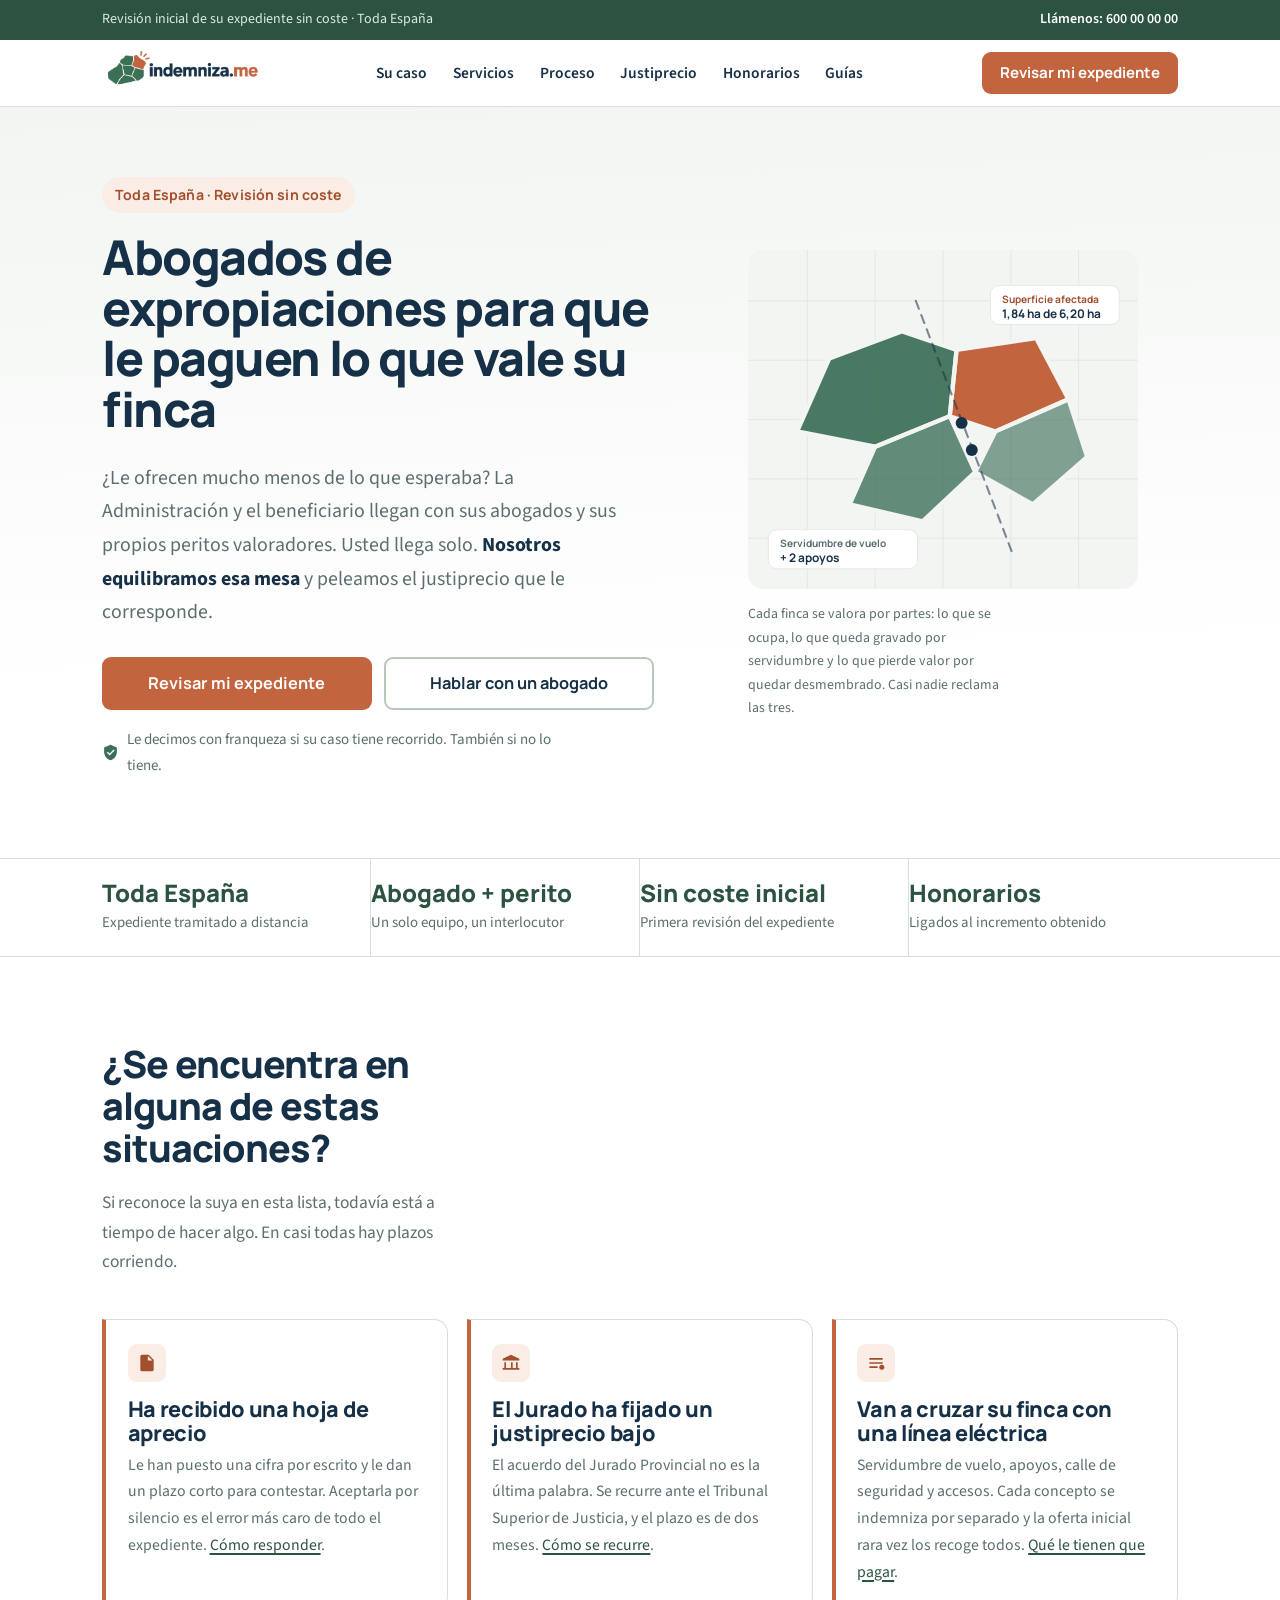
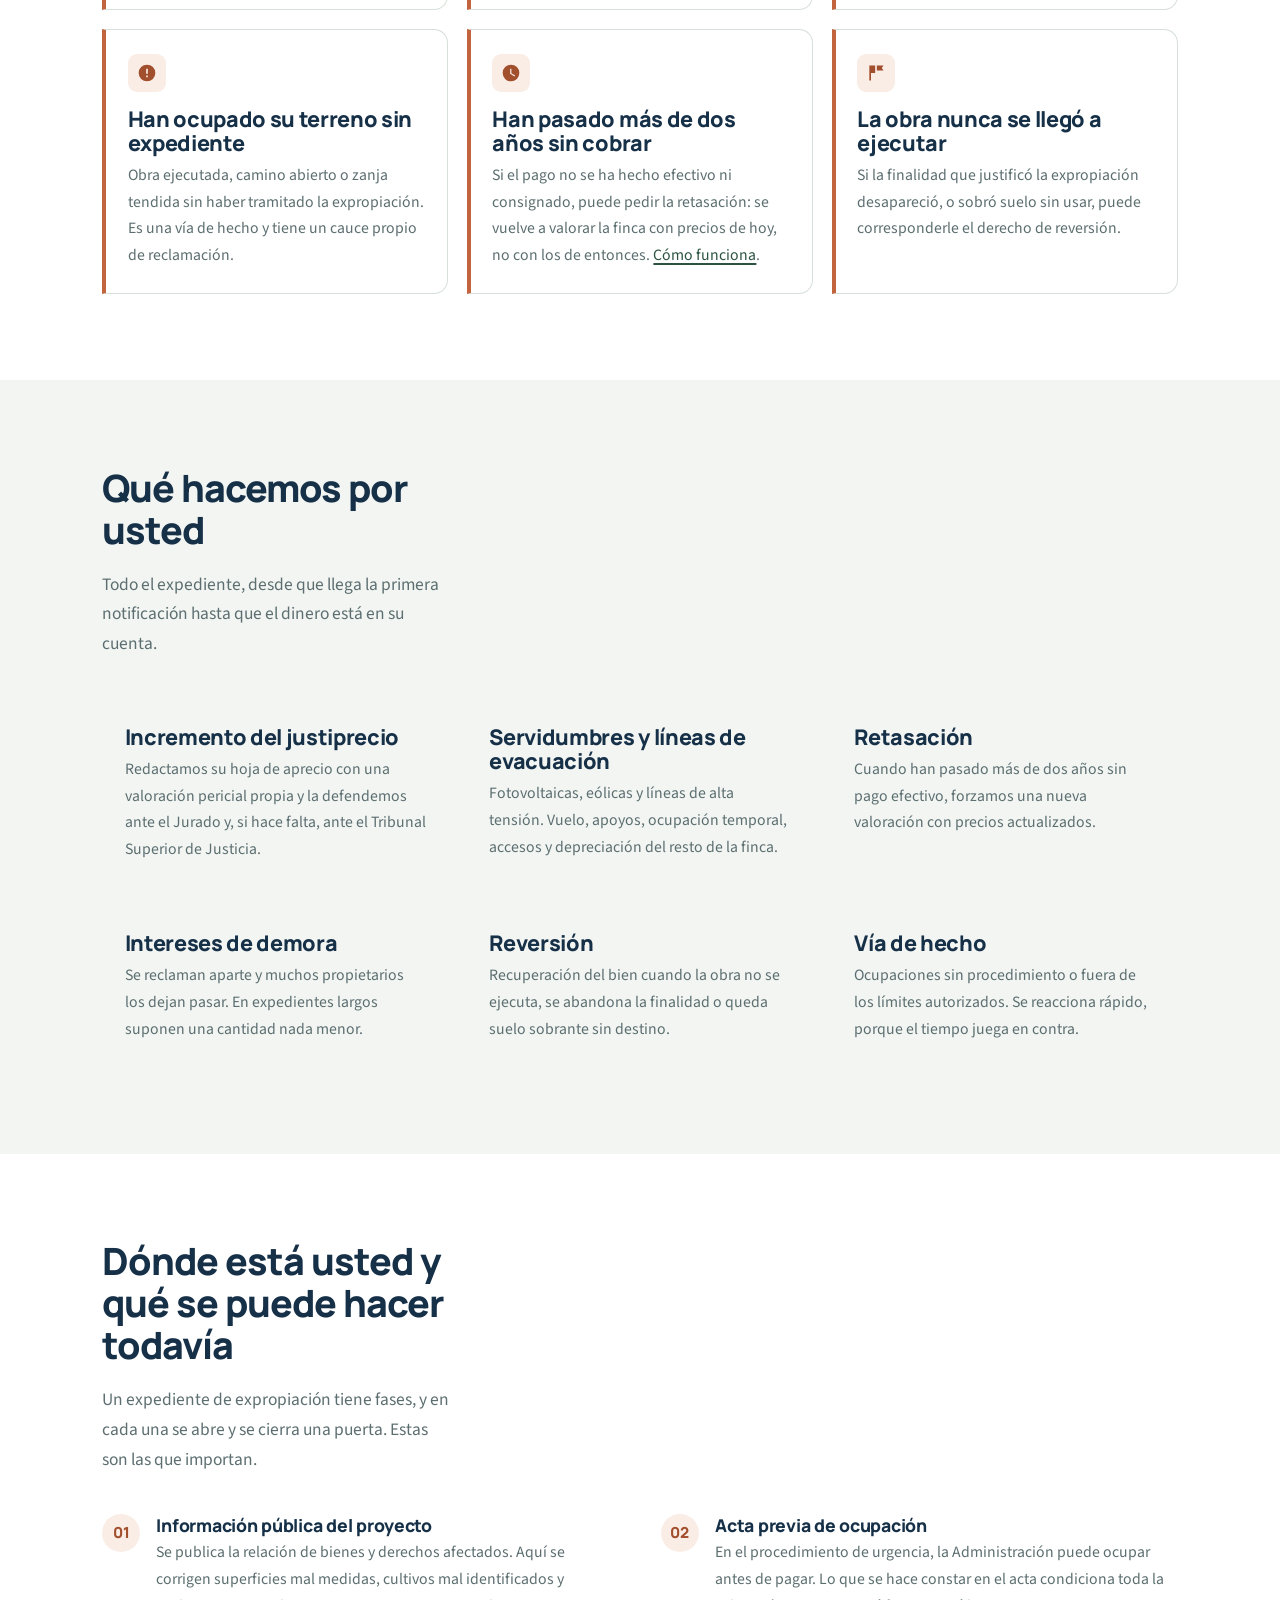
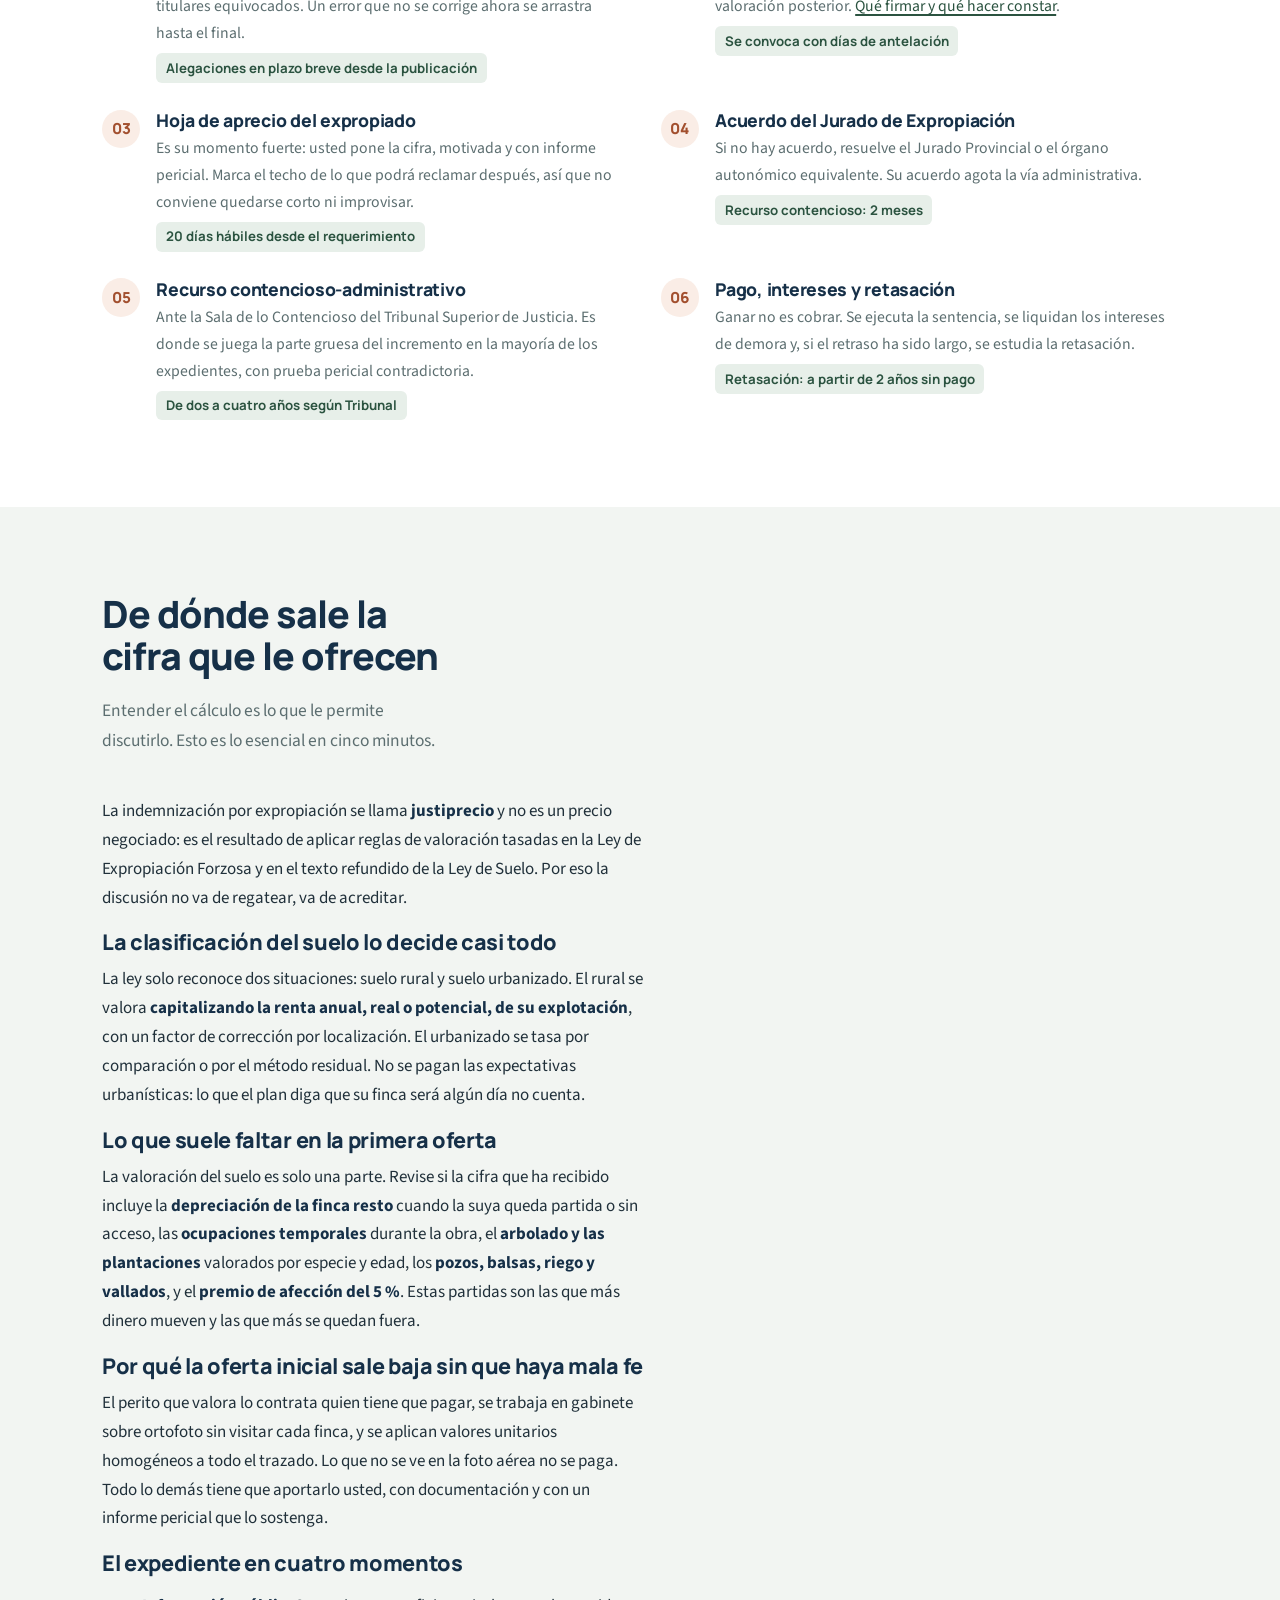
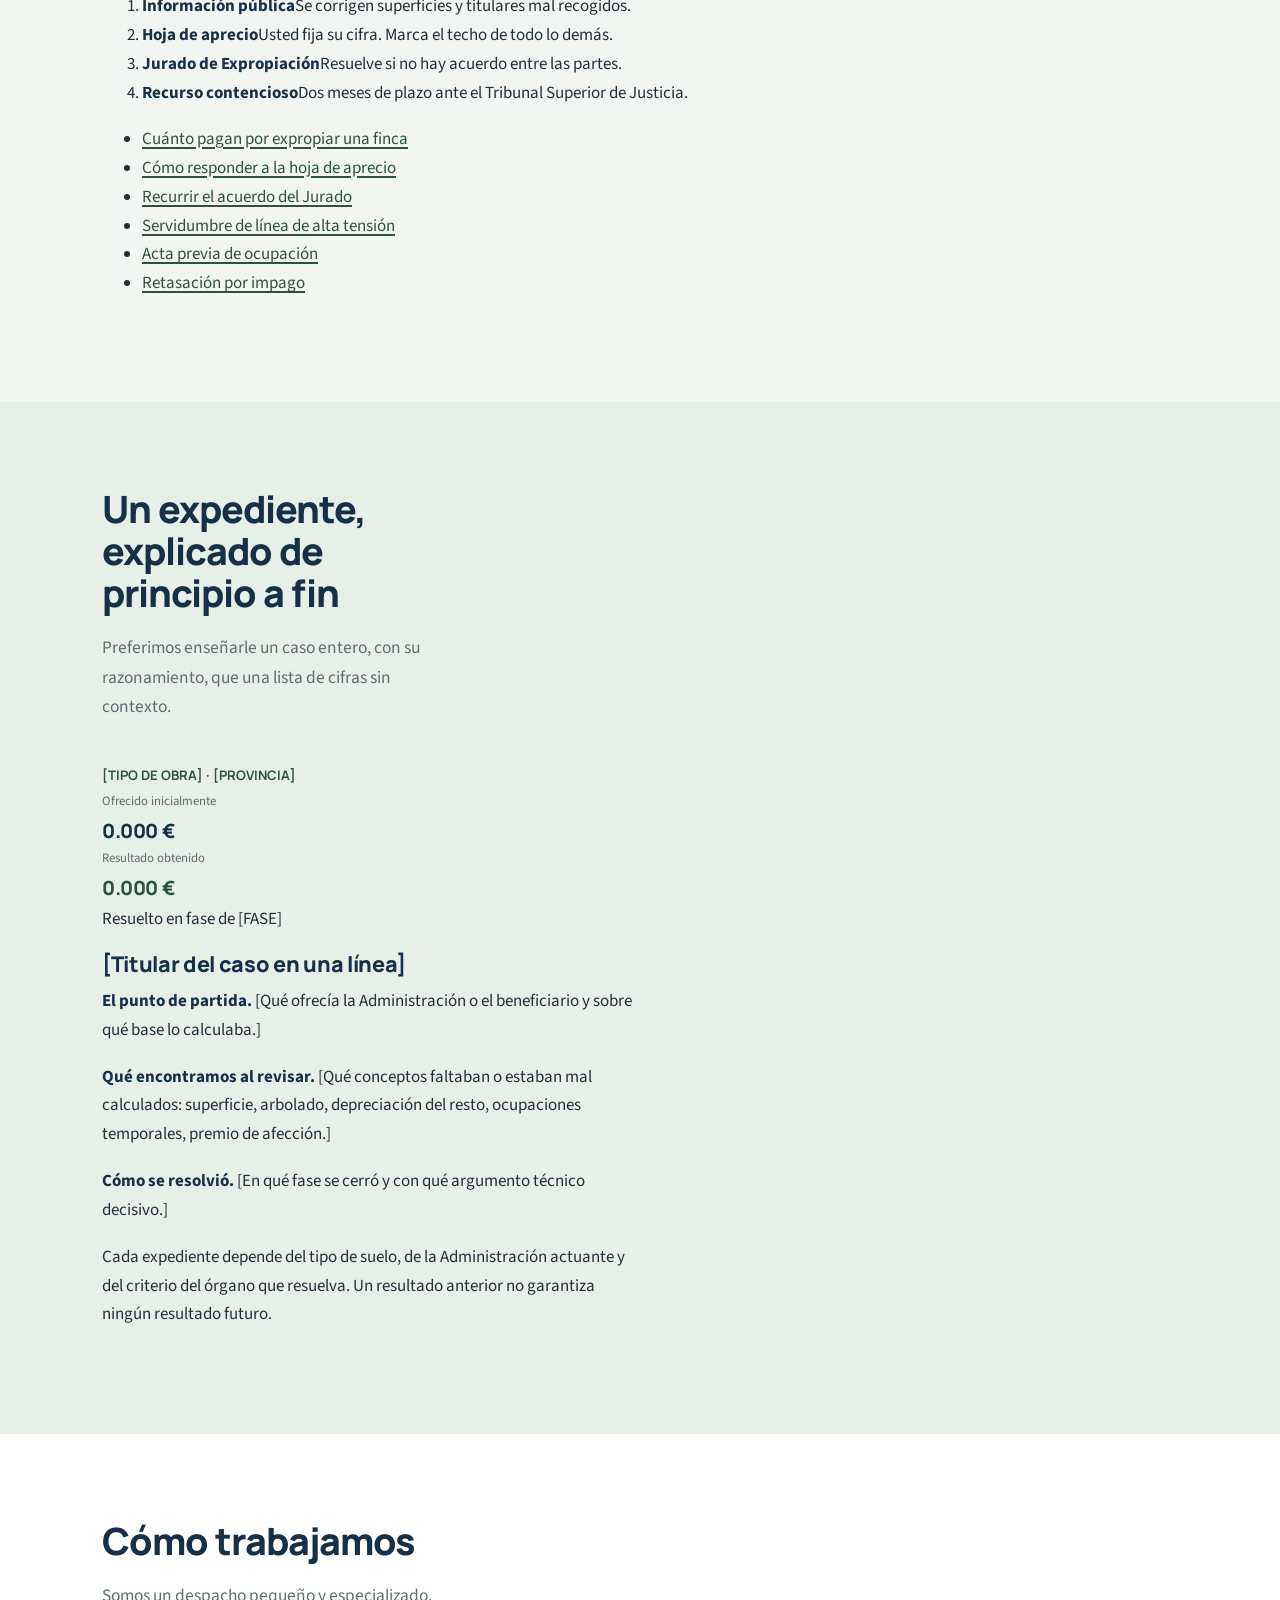
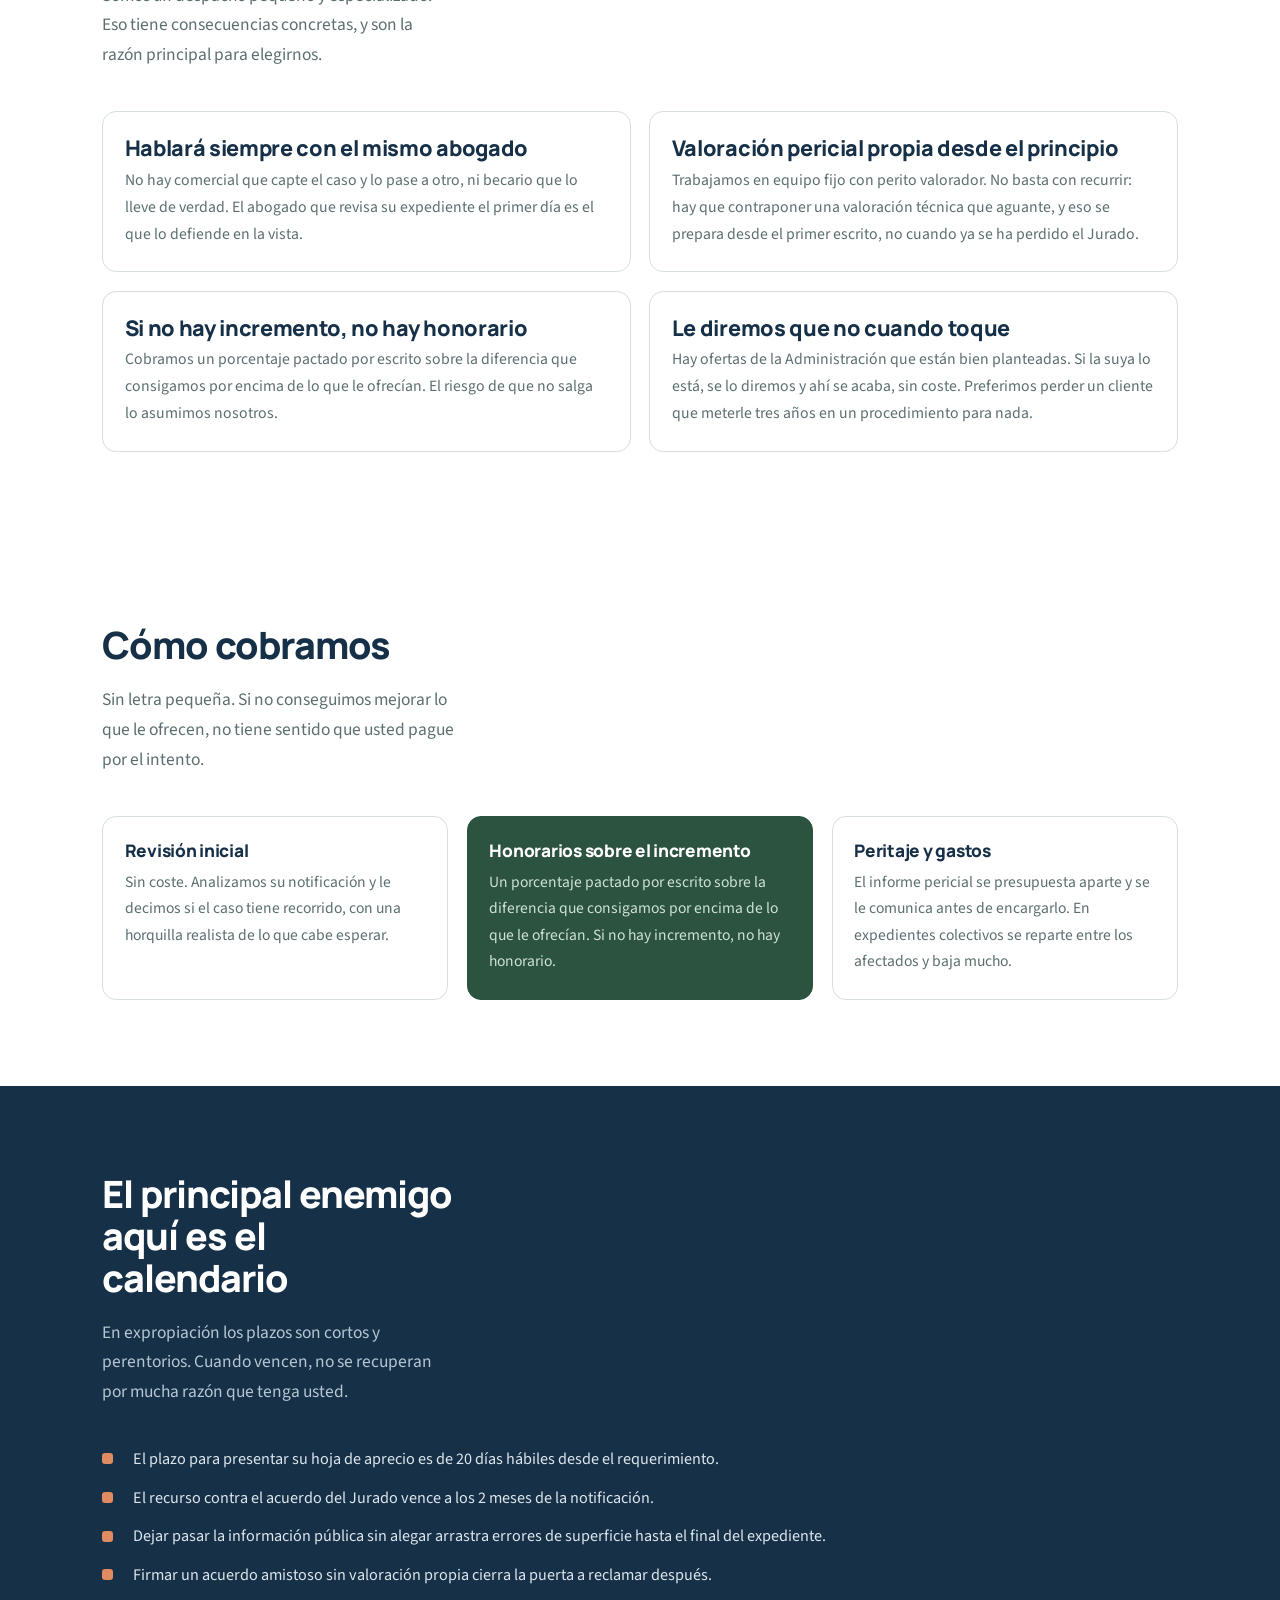
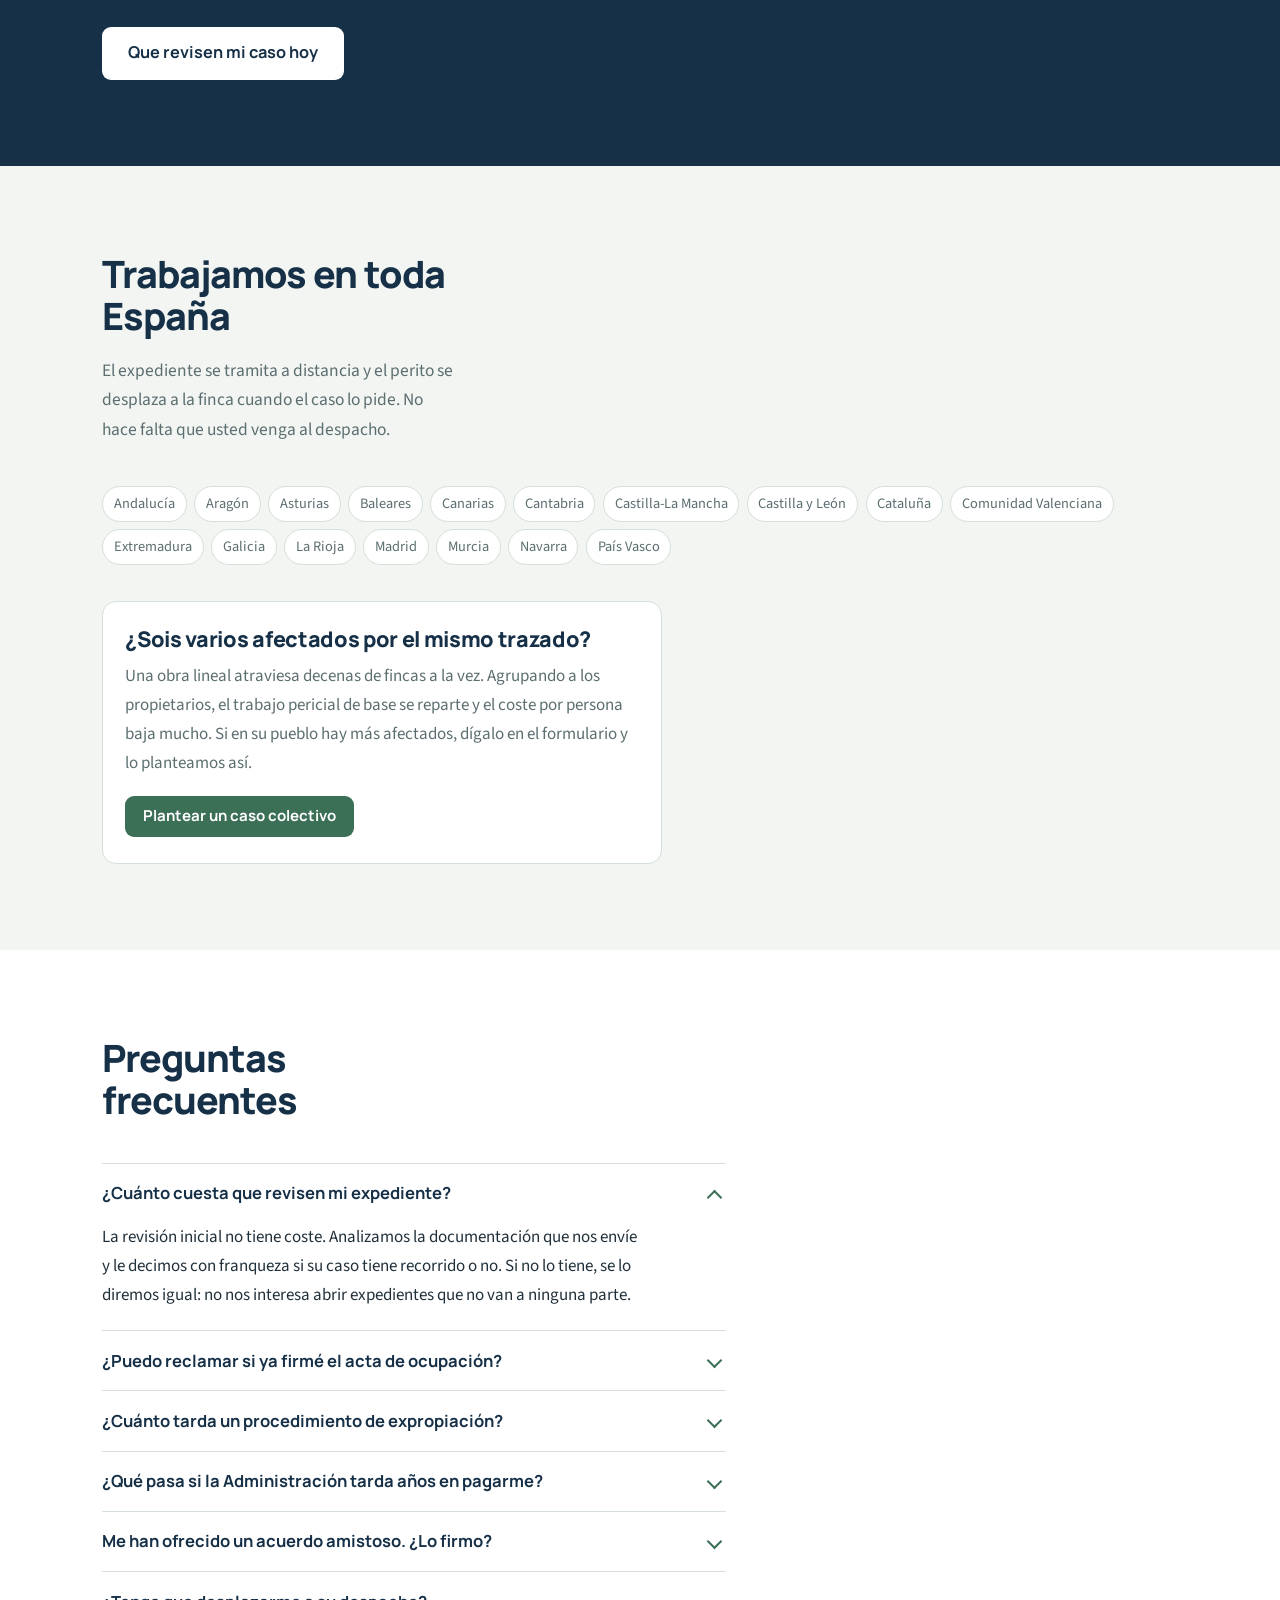
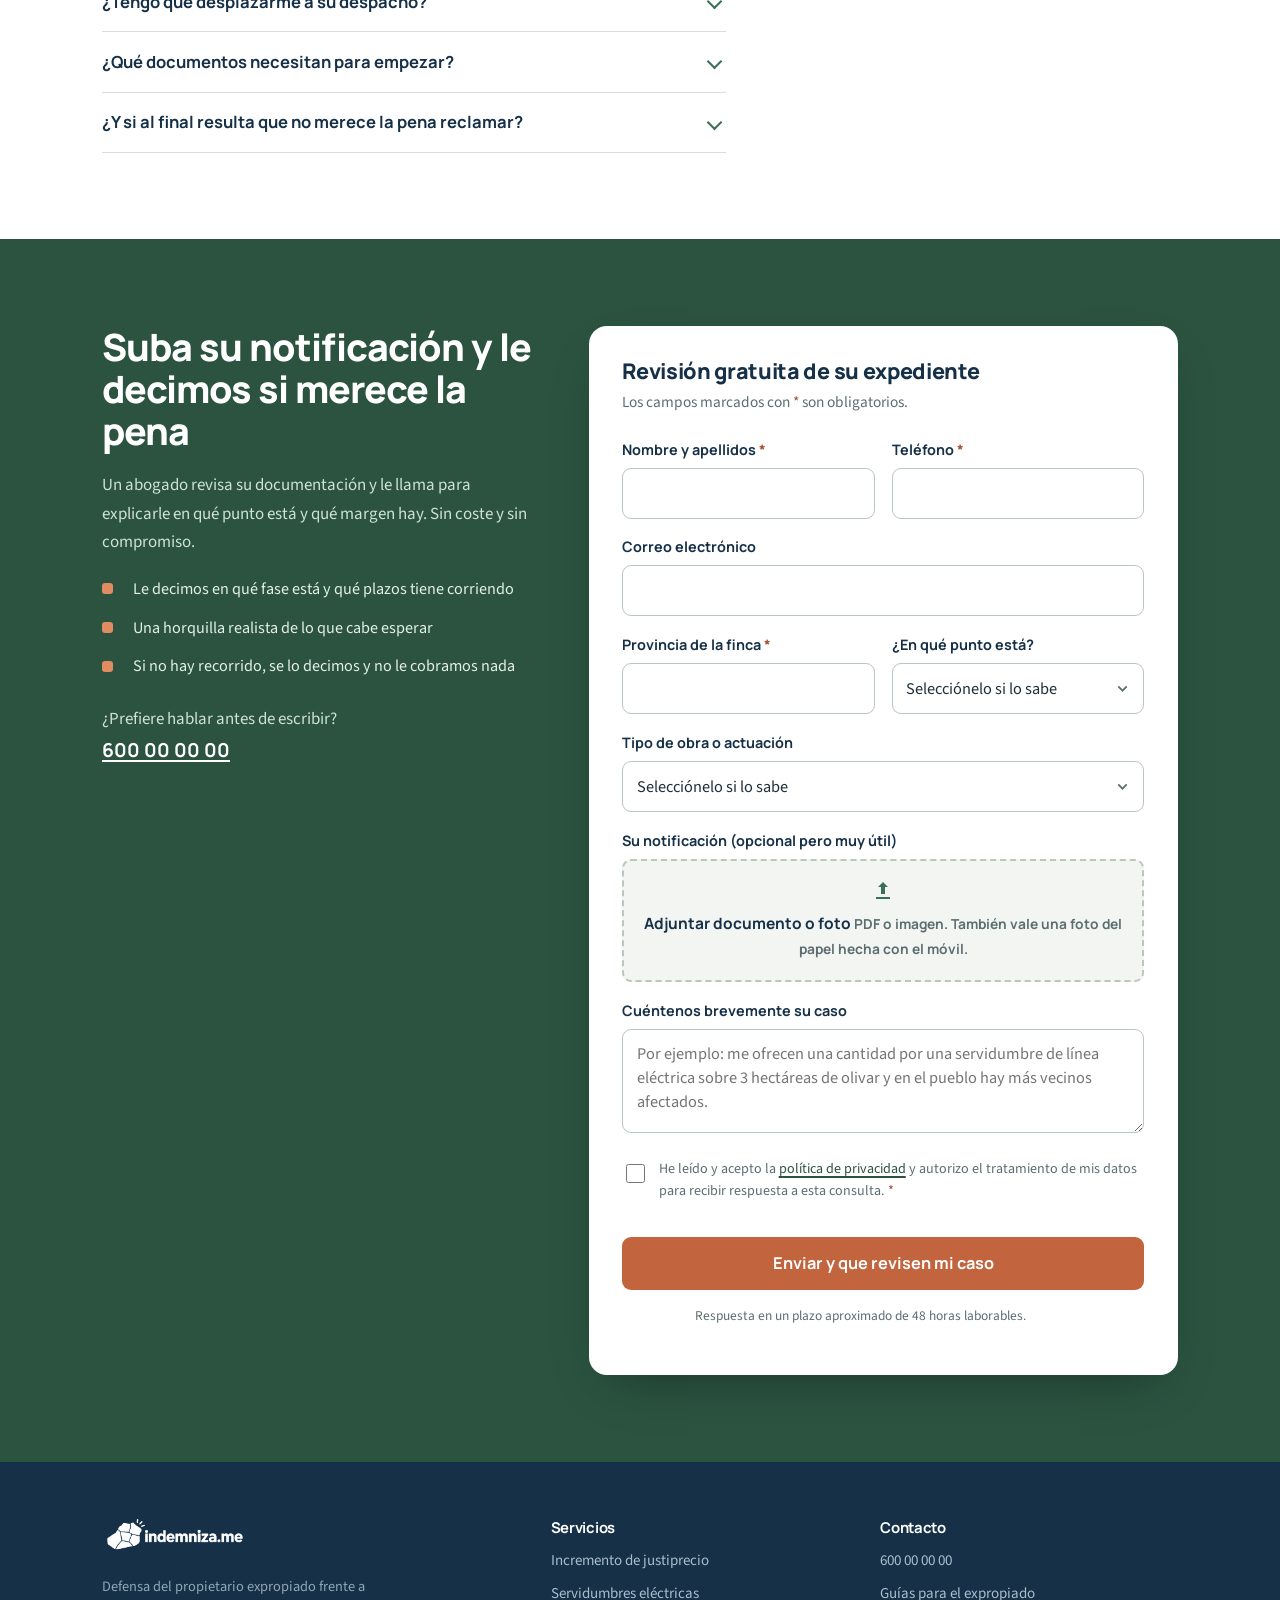
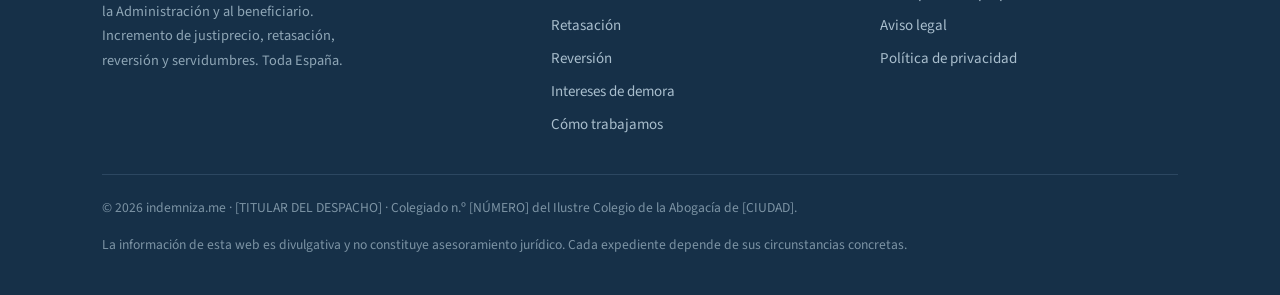
==== commit c98284c0: "Add files via upload" ====
--- a/index.html
+++ b/index.html
@@ -3,8 +3,8 @@
 <head>
 <meta charset="utf-8">
 <meta name="viewport" content="width=device-width,initial-scale=1,viewport-fit=cover">
-<title>Abogados de expropiaciones | Reclamar más justiprecio — indemniza.me</title>
-<meta name="description" content="Defendemos al propietario expropiado frente a la Administración y al beneficiario. Abogado y perito valorador en el mismo equipo. Revisión inicial de su expediente sin coste. Toda España.">
+<title>Abogados de expropiaciones en toda España | Más justiprecio — indemniza.me</title>
+<meta name="description" content="Abogados especializados en expropiación forzosa. Defendemos al propietario frente a la Administración y al beneficiario para incrementar el justiprecio. Revisión del expediente sin coste. Toda España.">
 <link rel="canonical" href="https://indemniza.me/">
 <meta name="robots" content="index,follow,max-image-preview:large">
 <meta name="theme-color" content="#3B6F56">
@@ -40,12 +40,18 @@
       "logo":"https://indemniza.me/assets/logo.png",
       "image":"https://indemniza.me/assets/logo.png",
       "telephone":"+34600000000",
-      "email":"info@indemniza.me",
       "priceRange":"Primera revisión sin coste",
       "areaServed":{"@type":"Country","name":"España"},
       "address":{"@type":"PostalAddress","addressCountry":"ES","addressLocality":"CIUDAD","postalCode":"00000","streetAddress":"DIRECCIÓN"},
       "knowsLanguage":["es"],
-      "serviceType":["Expropiación forzosa","Justiprecio","Retasación","Reversión","Servidumbre de paso de línea eléctrica"]
+      "serviceType":["Expropiación forzosa","Justiprecio","Retasación","Reversión","Servidumbre de paso de línea eléctrica","Vía de hecho"],
+      "hasOfferCatalog":{"@type":"OfferCatalog","name":"Servicios en expropiación forzosa","itemListElement":[
+        {"@type":"Offer","itemOffered":{"@type":"Service","name":"Incremento del justiprecio","description":"Redacción y defensa de la hoja de aprecio del expropiado con valoración pericial propia ante el Jurado de Expropiación y el Tribunal Superior de Justicia."}},
+        {"@type":"Offer","itemOffered":{"@type":"Service","name":"Servidumbres de línea eléctrica","description":"Indemnización por servidumbre de vuelo, apoyos, calle de seguridad, accesos y depreciación de la finca resto en líneas de evacuación de proyectos renovables."}},
+        {"@type":"Offer","itemOffered":{"@type":"Service","name":"Retasación","description":"Nueva valoración del bien cuando han transcurrido más de dos años sin pago efectivo ni consignación del justiprecio."}},
+        {"@type":"Offer","itemOffered":{"@type":"Service","name":"Reversión","description":"Recuperación del bien expropiado cuando la obra no se ejecuta o desaparece la finalidad que justificó la expropiación."}},
+        {"@type":"Offer","itemOffered":{"@type":"Service","name":"Intereses de demora","description":"Reclamación de los intereses devengados por el retraso en la fijación y el pago del justiprecio."}}
+      ]}
     },
     {
       "@type":"WebSite",
@@ -87,9 +93,10 @@
       <img src="/assets/logo.png" alt="indemniza.me" width="177" height="50">
     </a>
     <nav class="hd__nav" aria-label="Principal">
-      <a href="#situaciones">Su situación</a>
-      <a href="#servicios">Qué hacemos</a>
-      <a href="#proceso">El proceso</a>
+      <a href="#situaciones">Su caso</a>
+      <a href="#servicios">Servicios</a>
+      <a href="#proceso">Proceso</a>
+      <a href="#justiprecio">Justiprecio</a>
       <a href="#honorarios">Honorarios</a>
       <a href="/blog/">Guías</a>
     </nav>
@@ -103,9 +110,9 @@
 <section class="hero">
   <div class="wrap hero__grid">
     <div>
-      <span class="hero__acc">Defensa del propietario expropiado</span>
-      <h1>¿Le ofrecen por su finca mucho menos de lo que vale?</h1>
-      <p class="hero__lead">La Administración y el beneficiario llegan con sus abogados y sus propios peritos valoradores. Usted llega solo. <b>Nosotros equilibramos esa mesa</b> y peleamos el justiprecio que le corresponde.</p>
+      <span class="hero__acc">Toda España · Revisión sin coste</span>
+      <h1>Abogados de expropiaciones para que le paguen lo que vale su finca</h1>
+      <p class="hero__lead">¿Le ofrecen mucho menos de lo que esperaba? La Administración y el beneficiario llegan con sus abogados y sus propios peritos valoradores. Usted llega solo. <b>Nosotros equilibramos esa mesa</b> y peleamos el justiprecio que le corresponde.</p>
       <div class="hero__btns">
         <a class="btn btn--pri" href="#revision">Revisar mi expediente</a>
         <a class="btn btn--sec" href="tel:+34600000000">Hablar con un abogado</a>
@@ -175,19 +182,19 @@
       <article class="card card--alerta">
         <div class="card__ico"><svg viewBox="0 0 24 24" aria-hidden="true"><path d="M14 2H6a2 2 0 0 0-2 2v16a2 2 0 0 0 2 2h12a2 2 0 0 0 2-2V8l-6-6zm-1 7V3.5L18.5 9H13z"/></svg></div>
         <h3>Ha recibido una hoja de aprecio</h3>
-        <p>Le han puesto una cifra por escrito y le dan un plazo corto para contestar. Aceptarla por silencio es el error más caro de todo el expediente.</p>
+        <p>Le han puesto una cifra por escrito y le dan un plazo corto para contestar. Aceptarla por silencio es el error más caro de todo el expediente. <a href="/blog/hoja-de-aprecio-expropiacion/">Cómo responder</a>.</p>
       </article>
 
       <article class="card card--alerta">
         <div class="card__ico"><svg viewBox="0 0 24 24" aria-hidden="true"><path d="M12 2 2 7v2h20V7L12 2zM4 11v7H2v2h20v-2h-2v-7h-2v7h-4v-7h-2v7H6v-7H4z"/></svg></div>
         <h3>El Jurado ha fijado un justiprecio bajo</h3>
-        <p>El acuerdo del Jurado Provincial no es la última palabra. Se recurre ante el Tribunal Superior de Justicia, y el plazo es de dos meses.</p>
+        <p>El acuerdo del Jurado Provincial no es la última palabra. Se recurre ante el Tribunal Superior de Justicia, y el plazo es de dos meses. <a href="/blog/recurrir-acuerdo-jurado-expropiacion/">Cómo se recurre</a>.</p>
       </article>
 
       <article class="card card--alerta">
         <div class="card__ico"><svg viewBox="0 0 24 24" aria-hidden="true"><path d="M4 6h16v2H4zm0 5h16v2H4zm0 5h10v2H4z"/><circle cx="19" cy="17" r="3"/></svg></div>
         <h3>Van a cruzar su finca con una línea eléctrica</h3>
-        <p>Servidumbre de vuelo, apoyos, calle de seguridad y accesos. Cada concepto se indemniza por separado y la oferta inicial rara vez los recoge todos.</p>
+        <p>Servidumbre de vuelo, apoyos, calle de seguridad y accesos. Cada concepto se indemniza por separado y la oferta inicial rara vez los recoge todos. <a href="/blog/servidumbre-linea-alta-tension-indemnizacion/">Qué le tienen que pagar</a>.</p>
       </article>
 
       <article class="card card--alerta">
@@ -199,7 +206,7 @@
       <article class="card card--alerta">
         <div class="card__ico"><svg viewBox="0 0 24 24" aria-hidden="true"><path d="M12 2a10 10 0 1 0 0 20 10 10 0 0 0 0-20zm4.2 14.2L11 13V7h1.5v5.2l4.5 2.7-.8 1.3z"/></svg></div>
         <h3>Han pasado más de dos años sin cobrar</h3>
-        <p>Si el pago no se ha hecho efectivo ni consignado, puede pedir la retasación: se vuelve a valorar la finca con precios de hoy, no con los de entonces.</p>
+        <p>Si el pago no se ha hecho efectivo ni consignado, puede pedir la retasación: se vuelve a valorar la finca con precios de hoy, no con los de entonces. <a href="/blog/retasacion-expropiacion/">Cómo funciona</a>.</p>
       </article>
 
       <article class="card card--alerta">
@@ -263,7 +270,7 @@
       </li>
       <li class="paso">
         <h3>Acta previa de ocupación</h3>
-        <p>En el procedimiento de urgencia, la Administración puede ocupar antes de pagar. Lo que se hace constar en el acta condiciona toda la valoración posterior. Conviene ir acompañado de perito.</p>
+        <p>En el procedimiento de urgencia, la Administración puede ocupar antes de pagar. Lo que se hace constar en el acta condiciona toda la valoración posterior. <a href="/blog/acta-previa-ocupacion/">Qué firmar y qué hacer constar</a>.</p>
         <span class="paso__pz">Se convoca con días de antelación</span>
       </li>
       <li class="paso">
@@ -290,60 +297,110 @@
   </div>
 </section>
 
-<!-- ================= CASOS ================= -->
+<!-- ================= CONTENIDO / SEO ================= -->
+<section class="sec sec--papel" id="justiprecio">
+  <div class="wrap">
+    <div class="sec__head">
+      <h2>De dónde sale la cifra que le ofrecen</h2>
+      <p>Entender el cálculo es lo que le permite discutirlo. Esto es lo esencial en cinco minutos.</p>
+    </div>
+    <div class="expl">
+      <div class="expl__txt">
+        <p>La indemnización por expropiación se llama <strong>justiprecio</strong> y no es un precio negociado: es el resultado de aplicar reglas de valoración tasadas en la Ley de Expropiación Forzosa y en el texto refundido de la Ley de Suelo. Por eso la discusión no va de regatear, va de acreditar.</p>
+
+        <h3>La clasificación del suelo lo decide casi todo</h3>
+        <p>La ley solo reconoce dos situaciones: suelo rural y suelo urbanizado. El rural se valora <strong>capitalizando la renta anual, real o potencial, de su explotación</strong>, con un factor de corrección por localización. El urbanizado se tasa por comparación o por el método residual. No se pagan las expectativas urbanísticas: lo que el plan diga que su finca será algún día no cuenta.</p>
+
+        <h3>Lo que suele faltar en la primera oferta</h3>
+        <p>La valoración del suelo es solo una parte. Revise si la cifra que ha recibido incluye la <strong>depreciación de la finca resto</strong> cuando la suya queda partida o sin acceso, las <strong>ocupaciones temporales</strong> durante la obra, el <strong>arbolado y las plantaciones</strong> valorados por especie y edad, los <strong>pozos, balsas, riego y vallados</strong>, y el <strong>premio de afección del 5 %</strong>. Estas partidas son las que más dinero mueven y las que más se quedan fuera.</p>
+
+        <h3>Por qué la oferta inicial sale baja sin que haya mala fe</h3>
+        <p>El perito que valora lo contrata quien tiene que pagar, se trabaja en gabinete sobre ortofoto sin visitar cada finca, y se aplican valores unitarios homogéneos a todo el trazado. Lo que no se ve en la foto aérea no se paga. Todo lo demás tiene que aportarlo usted, con documentación y con un informe pericial que lo sostenga.</p>
+      </div>
+
+      <div>
+        <div class="expl__lista">
+          <h3>El expediente en cuatro momentos</h3>
+          <ol>
+            <li><strong>Información pública</strong>Se corrigen superficies y titulares mal recogidos.</li>
+            <li><strong>Hoja de aprecio</strong>Usted fija su cifra. Marca el techo de todo lo demás.</li>
+            <li><strong>Jurado de Expropiación</strong>Resuelve si no hay acuerdo entre las partes.</li>
+            <li><strong>Recurso contencioso</strong>Dos meses de plazo ante el Tribunal Superior de Justicia.</li>
+          </ol>
+        </div>
+        <ul class="guias-in">
+          <li><a href="/blog/cuanto-pagan-por-expropiar-una-finca/">Cuánto pagan por expropiar una finca</a></li>
+          <li><a href="/blog/hoja-de-aprecio-expropiacion/">Cómo responder a la hoja de aprecio</a></li>
+          <li><a href="/blog/recurrir-acuerdo-jurado-expropiacion/">Recurrir el acuerdo del Jurado</a></li>
+          <li><a href="/blog/servidumbre-linea-alta-tension-indemnizacion/">Servidumbre de línea de alta tensión</a></li>
+          <li><a href="/blog/acta-previa-ocupacion/">Acta previa de ocupación</a></li>
+          <li><a href="/blog/retasacion-expropiacion/">Retasación por impago</a></li>
+        </ul>
+      </div>
+    </div>
+  </div>
+</section>
+
+<!-- ================= CASO ================= -->
 <section class="sec sec--verde" id="casos">
   <div class="wrap">
     <div class="sec__head">
-      <h2>Resultados</h2>
-      <p>Expedientes reales, con los datos identificativos omitidos por confidencialidad.</p>
+      <h2>Un expediente, explicado de principio a fin</h2>
+      <p>Preferimos enseñarle un caso entero, con su razonamiento, que una lista de cifras sin contexto.</p>
     </div>
 
     <!-- ############################################################
-         SUSTITUIR POR CASOS REALES ANTES DE PUBLICAR.
-         Las cifras de abajo son marcadores de posición.
-         No publique resultados que no pueda acreditar con el expediente.
+         SUSTITUIR POR SU CASO REAL ANTES DE PUBLICAR.
+         Las cifras y los textos entre corchetes son marcadores.
+         Si todavía no puede documentar ninguno, borre esta sección
+         entera: la página funciona sin ella.
          ############################################################ -->
-    <div class="grid grid--3">
-      <article class="caso">
-        <div class="caso__top">
-          <div class="caso__tipo">Línea de evacuación · [PROVINCIA]</div>
-          <div class="caso__tit">Servidumbre de vuelo y dos apoyos sobre finca de secano</div>
-        </div>
-        <div class="caso__cifras">
-          <div class="caso__c"><span>Ofrecido</span><b>0.000 €</b></div>
-          <svg class="caso__fl" viewBox="0 0 24 24" aria-hidden="true"><path d="M4 11h12.2l-5.6-5.6L12 4l8 8-8 8-1.4-1.4 5.6-5.6H4z"/></svg>
-          <div class="caso__c caso__c--fin"><span>Obtenido</span><b>0.000 €</b></div>
-        </div>
-        <p class="caso__pie">[Resumen de una línea sobre qué se corrigió]</p>
-      </article>
-
-      <article class="caso">
-        <div class="caso__top">
-          <div class="caso__tipo">Autovía · [PROVINCIA]</div>
-          <div class="caso__tit">Expropiación parcial con desmembramiento de la finca matriz</div>
-        </div>
-        <div class="caso__cifras">
-          <div class="caso__c"><span>Ofrecido</span><b>0.000 €</b></div>
-          <svg class="caso__fl" viewBox="0 0 24 24" aria-hidden="true"><path d="M4 11h12.2l-5.6-5.6L12 4l8 8-8 8-1.4-1.4 5.6-5.6H4z"/></svg>
-          <div class="caso__c caso__c--fin"><span>Obtenido</span><b>0.000 €</b></div>
-        </div>
-        <p class="caso__pie">[Resumen de una línea sobre qué se corrigió]</p>
-      </article>
-
-      <article class="caso">
-        <div class="caso__top">
-          <div class="caso__tipo">Retasación · [PROVINCIA]</div>
-          <div class="caso__tit">Cuatro años sin pago efectivo del justiprecio</div>
-        </div>
-        <div class="caso__cifras">
-          <div class="caso__c"><span>Ofrecido</span><b>0.000 €</b></div>
-          <svg class="caso__fl" viewBox="0 0 24 24" aria-hidden="true"><path d="M4 11h12.2l-5.6-5.6L12 4l8 8-8 8-1.4-1.4 5.6-5.6H4z"/></svg>
-          <div class="caso__c caso__c--fin"><span>Obtenido</span><b>0.000 €</b></div>
-        </div>
-        <p class="caso__pie">[Resumen de una línea sobre qué se corrigió]</p>
-      </article>
-    </div>
-    <p style="margin-top:1.5rem;font-size:.9rem;color:var(--texto-suave);max-width:70ch">Cada expediente depende de sus circunstancias, del tipo de suelo y del criterio del órgano que resuelva. Los resultados anteriores no garantizan ningún resultado futuro.</p>
+    <article class="uno">
+      <div class="uno__num">
+        <div class="caso__tipo">[TIPO DE OBRA] · [PROVINCIA]</div>
+        <div class="uno__par">
+          <div class="caso__c"><span>Ofrecido inicialmente</span><b>0.000 €</b></div>
+          <div class="caso__c caso__c--fin"><span>Resultado obtenido</span><b>0.000 €</b></div>
+        </div>
+        <p class="uno__pie">Resuelto en fase de [FASE]</p>
+      </div>
+      <div class="uno__txt">
+        <h3>[Titular del caso en una línea]</h3>
+        <p><strong>El punto de partida.</strong> [Qué ofrecía la Administración o el beneficiario y sobre qué base lo calculaba.]</p>
+        <p><strong>Qué encontramos al revisar.</strong> [Qué conceptos faltaban o estaban mal calculados: superficie, arbolado, depreciación del resto, ocupaciones temporales, premio de afección.]</p>
+        <p><strong>Cómo se resolvió.</strong> [En qué fase se cerró y con qué argumento técnico decisivo.]</p>
+      </div>
+    </article>
+
+    <p class="nota-legal">Cada expediente depende del tipo de suelo, de la Administración actuante y del criterio del órgano que resuelva. Un resultado anterior no garantiza ningún resultado futuro.</p>
+  </div>
+</section>
+
+<!-- ================= POR QUÉ NOSOTROS ================= -->
+<section class="sec" id="como-trabajamos">
+  <div class="wrap">
+    <div class="sec__head">
+      <h2>Cómo trabajamos</h2>
+      <p>Somos un despacho pequeño y especializado. Eso tiene consecuencias concretas, y son la razón principal para elegirnos.</p>
+    </div>
+    <div class="grid grid--2">
+      <article class="card">
+        <h3>Hablará siempre con el mismo abogado</h3>
+        <p>No hay comercial que capte el caso y lo pase a otro, ni becario que lo lleve de verdad. El abogado que revisa su expediente el primer día es el que lo defiende en la vista.</p>
+      </article>
+      <article class="card">
+        <h3>Valoración pericial propia desde el principio</h3>
+        <p>Trabajamos en equipo fijo con perito valorador. No basta con recurrir: hay que contraponer una valoración técnica que aguante, y eso se prepara desde el primer escrito, no cuando ya se ha perdido el Jurado.</p>
+      </article>
+      <article class="card">
+        <h3>Si no hay incremento, no hay honorario</h3>
+        <p>Cobramos un porcentaje pactado por escrito sobre la diferencia que consigamos por encima de lo que le ofrecían. El riesgo de que no salga lo asumimos nosotros.</p>
+      </article>
+      <article class="card">
+        <h3>Le diremos que no cuando toque</h3>
+        <p>Hay ofertas de la Administración que están bien planteadas. Si la suya lo está, se lo diremos y ahí se acaba, sin coste. Preferimos perder un cliente que meterle tres años en un procedimiento para nada.</p>
+      </article>
+    </div>
   </div>
 </section>
 
@@ -578,13 +635,13 @@
           <li><a href="#servicios">Retasación</a></li>
           <li><a href="#servicios">Reversión</a></li>
           <li><a href="#servicios">Intereses de demora</a></li>
+          <li><a href="#como-trabajamos">Cómo trabajamos</a></li>
         </ul>
       </div>
       <div>
         <h4>Contacto</h4>
         <ul>
           <li><a href="tel:+34600000000">600 00 00 00</a></li>
-          <li><a href="mailto:info@indemniza.me">info@indemniza.me</a></li>
           <li><a href="/blog/">Guías para el expropiado</a></li>
           <li><a href="/aviso-legal/">Aviso legal</a></li>
           <li><a href="/politica-privacidad/">Política de privacidad</a></li>
